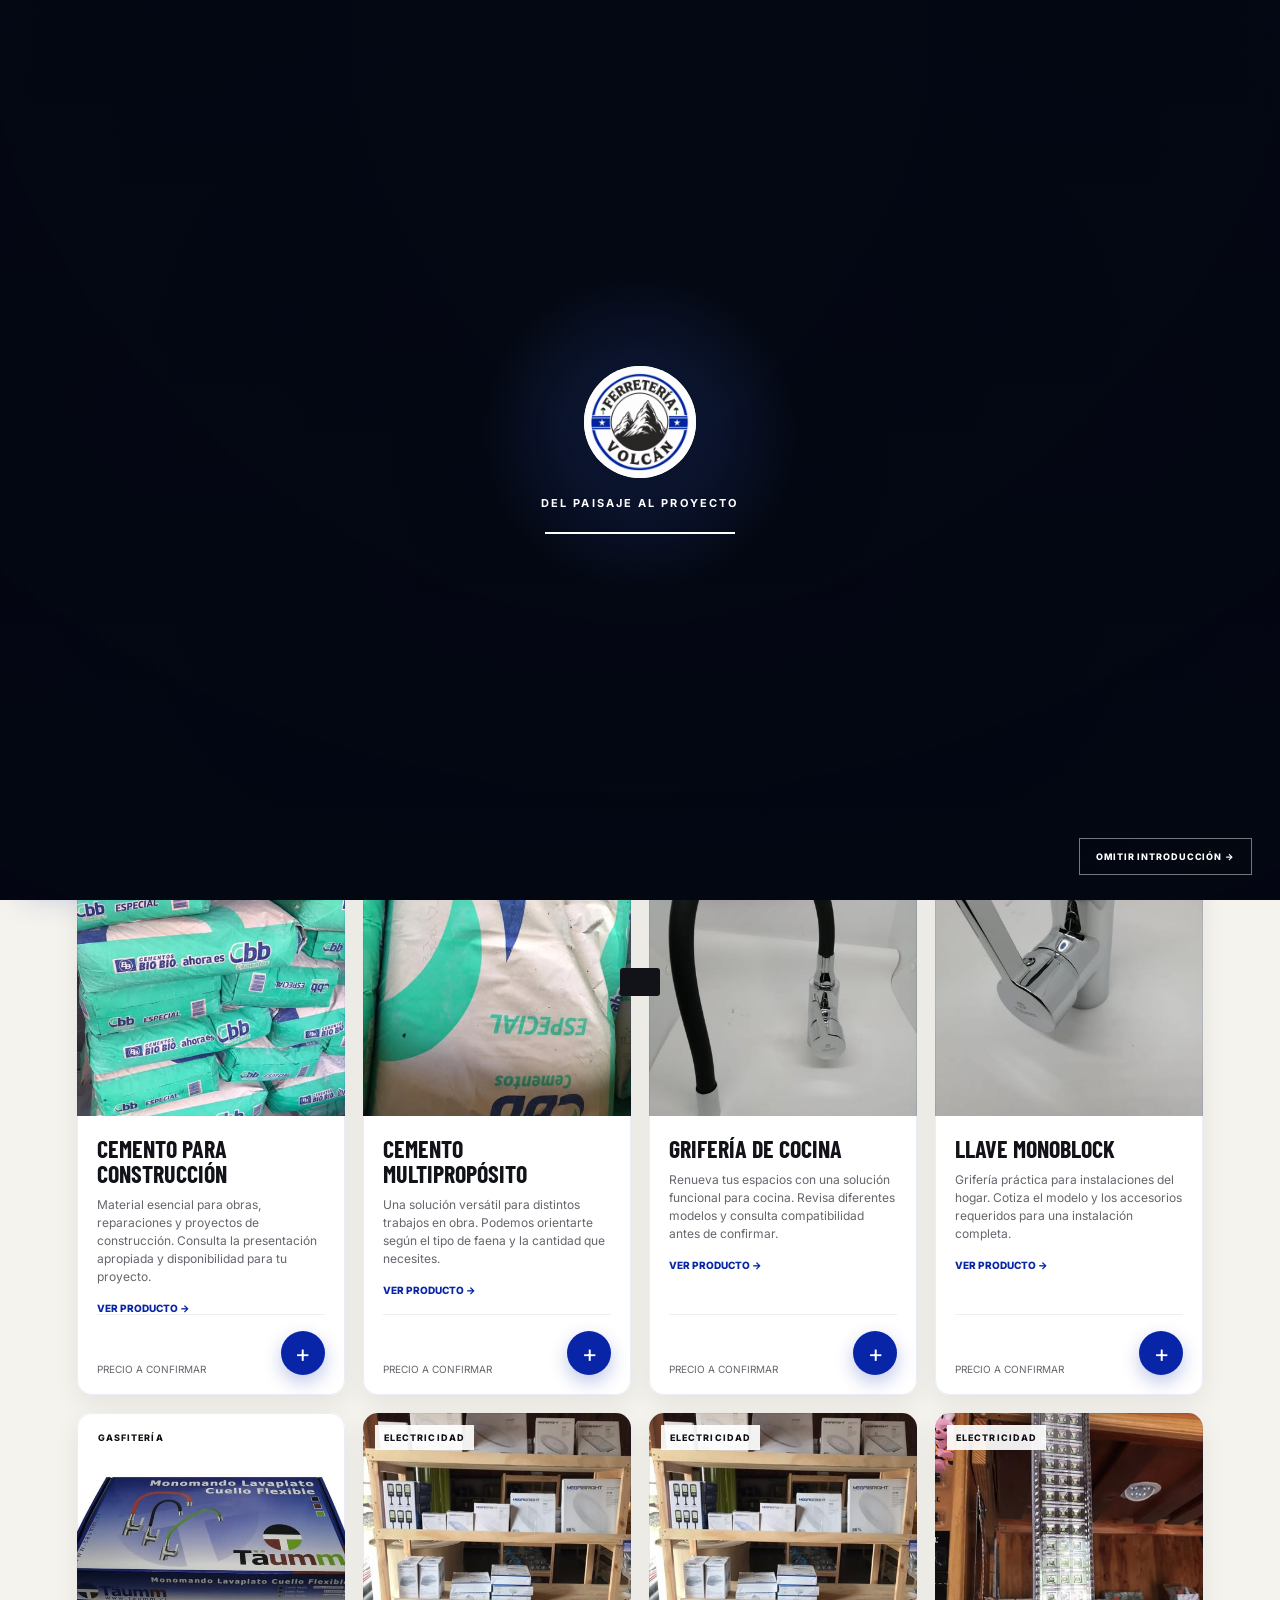
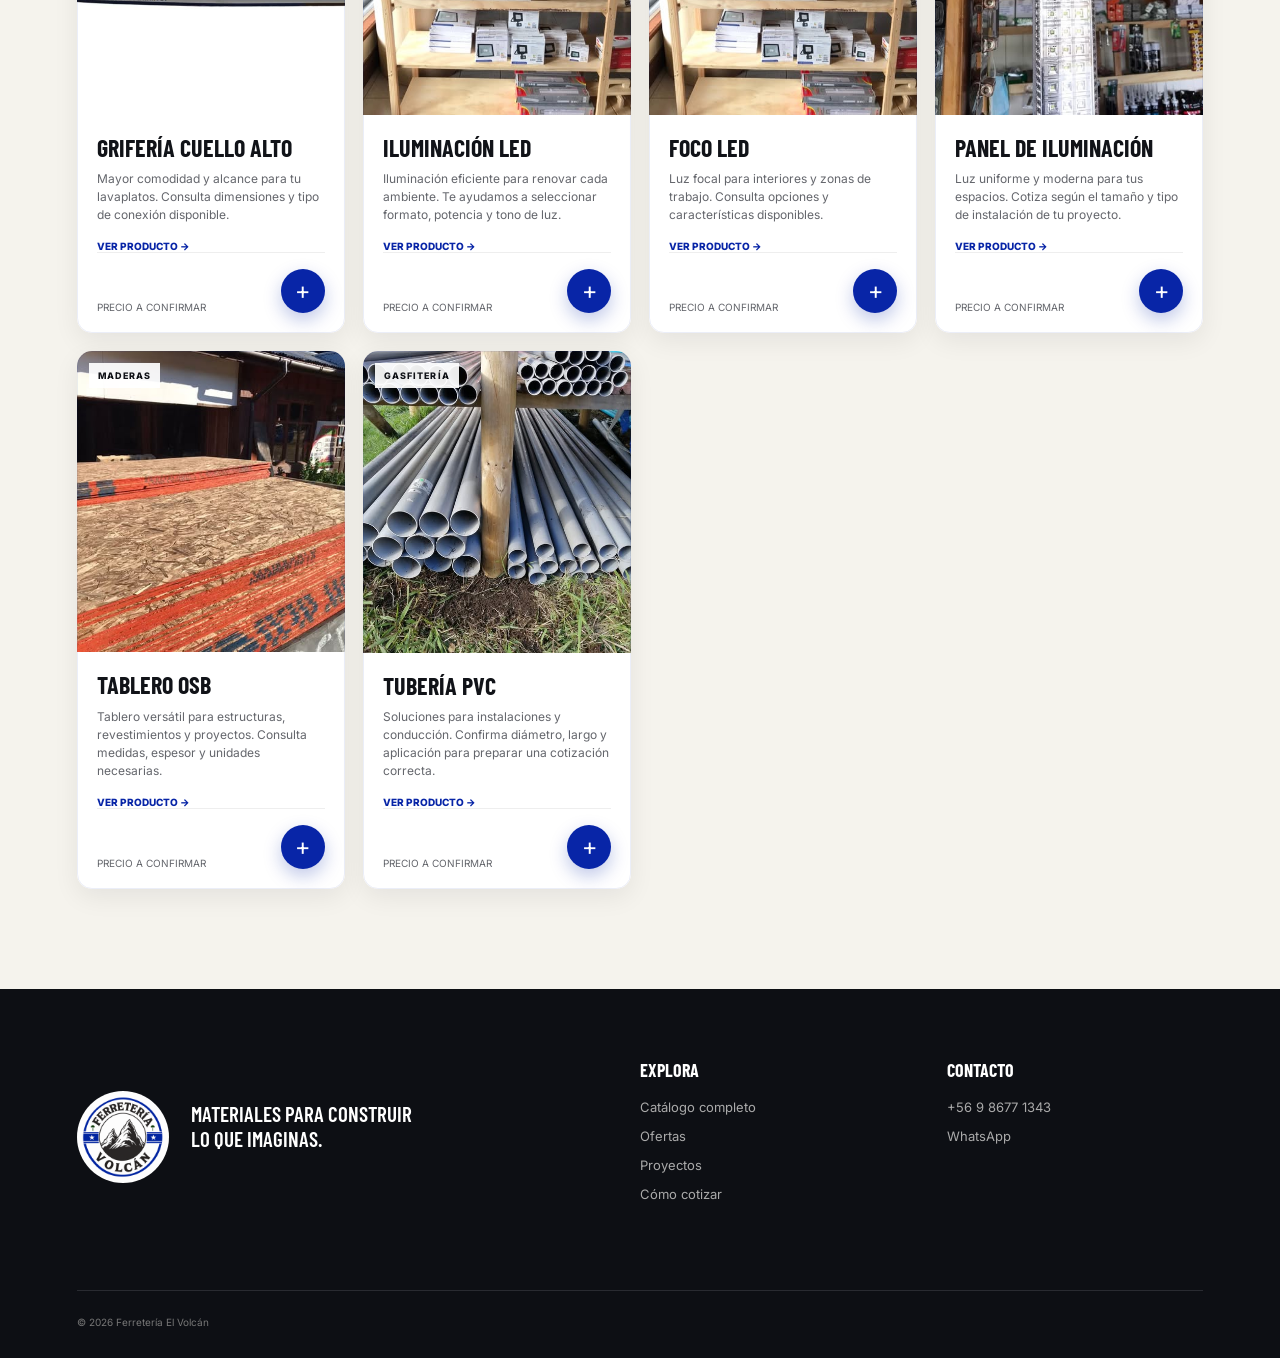
==== catalogo.html @ f845b57e "Crea página independiente del catálogo completo" ====
<!doctype html>
<html lang="es-CL">
<head>
  <meta charset="utf-8">
  <meta name="viewport" content="width=device-width,initial-scale=1">
  <meta name="theme-color" content="#0825a7">
  <meta name="description" content="Explora el catálogo completo de Ferretería El Volcán por categorías y solicita una cotización por WhatsApp.">
  <title>Catálogo completo | Ferretería El Volcán</title>
  <link rel="preconnect" href="https://fonts.googleapis.com">
  <link rel="preconnect" href="https://fonts.gstatic.com" crossorigin>
  <link href="https://fonts.googleapis.com/css2?family=Barlow+Condensed:wght@600;700;800&family=Inter:wght@400;500;600;700&display=swap" rel="stylesheet">
  <link rel="stylesheet" href="styles.css">
  <link rel="stylesheet" href="video.css">
  <script type="application/ld+json">{"@context":"https://schema.org","@type":"HardwareStore","name":"Ferretería El Volcán","telephone":"+56986771343"}</script>
</head>
<body data-page="catalog">
  <div class="visual-admin" id="visual-admin" hidden><div><span class="admin-live-dot"></span><strong id="visual-admin-title">Modo edición</strong><small id="visual-admin-user"></small></div><nav><a href="admin/index.php?section=products">Productos</a><a href="index.html?edit=media">Fotos y videos</a><a href="admin/index.php?section=categories">Categorías</a><a href="admin/logout.php">Salir</a></nav></div>
  <div class="site-loader" id="site-loader" aria-label="Presentación de Ferretería El Volcán">
    <video id="loader-video" autoplay muted playsinline webkit-playsinline preload="auto"><source src="ferreteriaelvolcan/ferreteria-volcan-intro-web.mp4" type="video/mp4"></video>
    <div class="loader-shade"></div>
    <div class="loader-brand"><img src="ferreteriaelvolcan/logotipo-ferreteria-volcan.png" alt="Ferretería El Volcán" width="112" height="112"><p>Del paisaje al proyecto</p><div class="loader-progress" aria-hidden="true"><span></span></div></div>
    <button class="loader-skip" id="loader-skip" type="button">Omitir introducción →</button>
  </div>
  <a class="skip-link" href="#catalogo">Ir al catálogo</a>
  <div class="topbar">Cotiza rápido · Confirmación directa por WhatsApp</div>
  <header class="site-header" id="inicio">
    <a class="brand" href="#inicio" aria-label="Ferretería El Volcán, inicio">
      <img src="ferreteriaelvolcan/logotipo-ferreteria-volcan.png" alt="" width="64" height="64">
      <span>Ferretería<br><strong>El Volcán</strong></span>
    </a>
    <nav aria-label="Navegación principal">
      <a class="catalog-nav" href="#catalogo"><span aria-hidden="true">▦</span> Catálogo completo</a><a class="offers-nav" href="ofertas.html"><span aria-hidden="true">◆</span> Ofertas</a><a href="#proyectos">Proyectos</a><a href="#como-comprar">Cómo cotizar</a>
    </nav>
    <button class="mobile-menu-toggle" type="button" aria-label="Abrir menú" aria-expanded="false">☰</button>
    <button class="cart-button" type="button" data-open-cart aria-label="Abrir mi pedido">
      <span class="cart-icon" aria-hidden="true">🛒</span> Mi pedido <b data-cart-count>0</b>
    </button>
  </header>

  <main class="catalog-page-main">
    <section class="catalog-page-intro">
      <p class="eyebrow dark">Ferretería El Volcán</p>
      <h1>Catálogo<br><em>completo.</em></h1>
      <p>Encuentra los materiales y productos que necesitas para tu próximo proyecto. Filtra por categoría, arma tu pedido y solicita una cotización por WhatsApp.</p>
    </section>
    <section class="catalog-section" id="catalogo">
      <div class="section-heading">
        <div><p class="eyebrow dark">Todos los productos</p><h2>Explora por<br>categoría</h2></div>
        <p>Agrega productos y cantidades. Te confirmaremos disponibilidad, precio y condiciones al recibir tu solicitud.</p>
      </div>
      <div class="catalog-tools">
        <label class="search"><span aria-hidden="true">⌕</span><span class="sr-only">Buscar productos</span><input id="search" type="search" placeholder="Buscar producto o categoría…"></label>
        <div class="filters" role="group" aria-label="Filtrar por categoría">
          <button class="active" data-filter="Todos">Todos</button><button data-filter="Construcción">Construcción</button><button data-filter="Gasfitería">Gasfitería</button><button data-filter="Electricidad">Electricidad</button><button data-filter="Maderas">Maderas</button>
        </div>
      </div>
      <div class="catalog-banner"><div><span>▦</span><strong>Catálogo completo</strong></div><p>Explora todos los productos disponibles y reúne lo que necesitas en una sola cotización.</p></div>
      <p id="result-count" class="result-count" aria-live="polite"></p>
      <div class="product-grid" id="product-grid"></div>
      <div class="empty-state" id="empty-state" hidden><span>⌕</span><h3>No encontramos coincidencias</h3><p>Prueba otro término o revisa todas las categorías.</p><button class="text-button" id="clear-search">Ver todos los productos</button></div>
    </section>
  </main>

  <footer><div class="footer-brand"><img src="ferreteriaelvolcan/logotipo-ferreteria-volcan.png" alt="Ferretería El Volcán" width="92" height="92"><p>Materiales para construir<br>lo que imaginas.</p></div><div><h3>Explora</h3><a href="catalogo.html">Catálogo completo</a><a href="ofertas.html">Ofertas</a><a href="#proyectos">Proyectos</a><a href="#como-comprar">Cómo cotizar</a></div><div><h3>Contacto</h3><a href="tel:+56986771343">+56 9 8677 1343</a><a href="https://wa.me/56986771343" target="_blank" rel="noopener">WhatsApp</a></div><p class="legal">© <span id="year"></span> Ferretería El Volcán</p></footer>

  <div class="drawer-backdrop" data-close-cart></div>
  <aside class="cart-drawer" aria-labelledby="cart-title" aria-hidden="true">
    <header><div><p class="eyebrow dark">Cotización</p><h2 id="cart-title">Mi pedido <span data-cart-count>0</span></h2></div><button class="icon-button" data-close-cart aria-label="Cerrar pedido">×</button></header>
    <div id="cart-items" class="cart-items"></div>
    <div id="cart-empty" class="cart-empty"><span>▰</span><h3>Tu pedido está vacío</h3><p>Agrega productos del catálogo para solicitar una cotización.</p><button class="button dark" data-close-cart>Explorar catálogo</button></div>
    <div class="cart-checkout" id="cart-checkout" hidden>
      <div class="cart-summary"><span>Total de unidades</span><strong id="cart-units">0</strong></div>
      <p class="quote-note">Precios y disponibilidad serán confirmados por Ferretería El Volcán.</p>
      <form id="quote-form"><label>Nombre <input name="name" required autocomplete="name" placeholder="Tu nombre"></label><label>Comuna <input name="commune" required autocomplete="address-level2" placeholder="Tu comuna"></label><label>Comentario <textarea name="note" rows="2" placeholder="Despacho, retiro o detalle del proyecto (opcional)"></textarea></label><button class="button whatsapp" type="submit">Abrir WhatsApp <span>↗</span></button></form>
      <small>Se abrirá WhatsApp con tu solicitud. Debes confirmar el envío en la aplicación; esto no reserva stock ni confirma la compra.</small>
      <button class="clear-cart" id="clear-cart" type="button">Vaciar pedido</button>
    </div>
  </aside>
  <div class="product-modal" id="product-modal" aria-hidden="true">
    <div class="product-modal-backdrop" data-close-product></div>
    <article class="product-detail" role="dialog" aria-modal="true" aria-labelledby="detail-title">
      <button class="detail-close" data-close-product aria-label="Cerrar ficha de producto">×</button>
      <div class="detail-gallery">
        <div class="detail-main"><img id="detail-image" src="" alt="" width="900" height="900"></div>
        <div class="detail-thumbs" id="detail-thumbs" aria-label="Galería del producto"></div>
      </div>
      <div class="detail-content">
        <p class="eyebrow dark" id="detail-category"></p>
        <h2 id="detail-title"></h2>
        <p class="detail-description" id="detail-description"></p>
        <dl class="detail-facts"><div><dt>Disponibilidad</dt><dd>A confirmar</dd></div><div><dt>Precio</dt><dd>Cotizar</dd></div><div><dt>Atención</dt><dd>Por WhatsApp</dd></div></dl>
        <div class="detail-quantity"><span>Cantidad</span><div class="qty large"><button type="button" id="detail-minus" aria-label="Disminuir cantidad">−</button><output id="detail-qty">1</output><button type="button" id="detail-plus" aria-label="Aumentar cantidad">+</button></div></div>
        <button class="button detail-add" id="detail-add" type="button">Agregar a mi pedido <span>+</span></button>
        <p class="detail-note">La disponibilidad, presentación y precio final serán confirmados por Ferretería El Volcán.</p>
      </div>
    </article>
  </div>
  <div class="toast" id="toast" role="status" aria-live="polite"></div>
  <div class="visual-editor" id="visual-editor" aria-hidden="true"><button class="editor-backdrop" data-close-editor aria-label="Cerrar editor"></button><form id="visual-editor-form" class="editor-panel"><header><div><p class="eyebrow dark">Edición directa</p><h2>Editar producto</h2></div><button type="button" class="icon-button" data-close-editor aria-label="Cerrar">×</button></header><input type="hidden" name="csrf"><input type="hidden" name="id"><label>Nombre<input name="name" required></label><label>Categoría<select name="category_id"></select></label><label class="editor-wide">Descripción breve<input name="short_description" maxlength="350"></label><label class="editor-wide">Descripción<textarea name="description" rows="5"></textarea></label><label>Precio<input name="price" type="number" min="0" step="1"></label><label>Stock<input name="stock" type="number" min="0"></label><label class="editor-check"><input name="active" type="checkbox"> Producto publicado</label><div class="editor-actions editor-wide"><a id="editor-images-link" href="admin/index.php?section=products">Gestionar fotografías</a><button class="button detail-add" type="submit">Guardar cambios</button></div></form></div>
  <div class="visual-editor" id="media-editor" aria-hidden="true"><button class="editor-backdrop" data-close-media-editor aria-label="Cerrar editor"></button><form id="media-editor-form" class="editor-panel media-editor-panel"><header><div><p class="eyebrow dark">Edición en la web</p><h2>Cambiar medio</h2></div><button type="button" class="icon-button" data-close-media-editor aria-label="Cerrar">×</button></header><input type="hidden" name="csrf"><input type="hidden" name="slot_key"><div class="editor-wide media-current"><span>Sección</span><strong id="media-editor-label"></strong><video id="media-editor-video" muted playsinline controls hidden></video><img id="media-editor-image" alt="Vista previa actual" hidden></div><label class="editor-wide">Seleccionar desde este dispositivo<input name="media" id="media-editor-file" type="file" accept="image/jpeg,image/png,image/webp,video/mp4,video/webm" required></label><div class="editor-wide media-new-preview-wrap"><span>Vista previa del nuevo archivo</span><img id="media-new-image-preview" alt="Vista previa del nuevo archivo" hidden><video id="media-new-video-preview" controls muted playsinline hidden></video></div><section class="editor-wide media-image-controls" id="media-image-controls" hidden><h3>Encuadre de la fotografía</h3><label>Posición horizontal <input type="range" name="focal_x" id="media-focal-x" min="0" max="100" value="50"></label><label>Posición vertical <input type="range" name="focal_y" id="media-focal-y" min="0" max="100" value="50"></label><p>Desliza para ajustar qué parte de la fotografía queda centrada en la portada.</p></section><section class="editor-wide media-history" id="media-history" hidden><h3>Versiones anteriores</h3><select id="media-history-select"><option value="">Selecciona una versión para restaurar</option></select><button type="button" class="button dark" id="media-restore-button">Restaurar versión seleccionada</button></section><p class="editor-wide media-help" id="media-editor-help">Las fotografías se optimizan automáticamente. Los videos deben estar en MP4 o WebM y se adaptan al espacio de visualización.</p><div class="editor-wide media-upload-progress" id="media-editor-progress" hidden><span>Subiendo archivo…</span><div><i id="media-editor-progress-bar"></i></div></div><div class="editor-actions editor-wide"><button class="button detail-add" type="submit">Guardar y publicar</button></div></form></div>
  <a class="floating-catalog" href="#catalogo"><span aria-hidden="true">▦</span><b>Ver catálogo</b></a>
  <script src="app.js" defer></script>
</body>
</html>
---- styles.css ----
:root{--blue:#0825a7;--blue2:#1538d1;--ink:#111318;--muted:#64666c;--paper:#f5f3ed;--white:#fff;--green:#22a447;--line:#d9d9d5;--display:"Barlow Condensed",sans-serif;--body:"Inter",sans-serif}*{box-sizing:border-box}html{scroll-behavior:smooth}body{margin:0;color:var(--ink);font-family:var(--body);background:var(--paper)}body.cart-open{overflow:hidden}a{color:inherit;text-decoration:none}button,input,textarea{font:inherit}button{cursor:pointer}.skip-link{position:fixed;top:-100px;left:1rem;z-index:100;background:#fff;padding:1rem}.skip-link:focus{top:1rem}.topbar{height:30px;background:var(--blue);color:#fff;text-align:center;text-transform:uppercase;font-size:10px;letter-spacing:.17em;display:grid;place-items:center}.site-header{height:88px;padding:0 clamp(20px,5vw,72px);display:flex;align-items:center;justify-content:space-between;background:#fff;border-bottom:1px solid #eee;position:relative;z-index:20}.brand{display:flex;align-items:center;gap:10px;font-family:var(--display);font-size:17px;line-height:.9;text-transform:uppercase}.brand img{width:62px;height:62px;object-fit:contain}.brand strong{font-size:22px;color:var(--blue)}nav{display:flex;gap:34px;font-size:13px;font-weight:600}nav a:hover{color:var(--blue)}.cart-button{border:0;background:var(--ink);color:#fff;border-radius:99px;padding:12px 17px;font-weight:700;display:flex;align-items:center;gap:9px}.cart-button b{background:var(--blue2);border-radius:50%;min-width:22px;height:22px;display:grid;place-items:center;font-size:11px}.hero{min-height:690px;height:calc(100vh - 118px);max-height:900px;position:relative;display:flex;align-items:center;overflow:hidden;background:#151a24}.hero video{position:absolute;width:100%;height:100%;object-fit:cover}.hero-shade{position:absolute;inset:0;background:linear-gradient(90deg,rgba(4,8,20,.92) 0%,rgba(5,10,24,.64) 48%,rgba(5,8,18,.18) 100%),linear-gradient(0deg,rgba(5,8,18,.35),transparent 55%)}.hero-content{position:relative;color:#fff;width:min(720px,80%);margin-left:clamp(24px,8vw,120px);z-index:1}.eyebrow{text-transform:uppercase;letter-spacing:.18em;font-size:11px;font-weight:700;color:#b9c6ff;margin:0 0 18px}.eyebrow.dark{color:var(--blue)}h1,h2,h3,p{margin-top:0}.hero h1{font-family:var(--display);font-size:clamp(62px,7.7vw,118px);line-height:.76;text-transform:uppercase;letter-spacing:-.035em;margin-bottom:31px}.hero h1 em{font-style:normal;color:#9bb0ff}.hero-content>p:not(.eyebrow){font-size:clamp(16px,1.4vw,20px);max-width:580px;line-height:1.6;color:#e6e7ec}.hero-actions{display:flex;gap:12px;margin-top:34px}.button{min-height:50px;border:0;padding:0 21px;display:inline-flex;align-items:center;justify-content:center;gap:28px;text-transform:uppercase;letter-spacing:.07em;font-size:11px;font-weight:800;border-radius:2px}.button.primary{background:#fff;color:#111}.button.primary:hover{background:#cdd6ff}.button.ghost{border:1px solid rgba(255,255,255,.55);color:#fff}.button.dark{background:var(--ink);color:#fff}.hero-note{position:absolute;right:clamp(20px,5vw,72px);bottom:40px;color:#fff;z-index:1;display:grid;grid-template-columns:auto auto;gap:10px 14px;align-items:center}.hero-note strong{font:700 26px var(--display);color:#9bb0ff}.hero-note span{font-size:10px;text-transform:uppercase;letter-spacing:.1em;line-height:1.4}.category-strip{display:grid;grid-template-columns:repeat(4,1fr);background:#fff;border-bottom:1px solid var(--line)}.category-strip button{border:0;border-right:1px solid var(--line);background:#fff;padding:25px;text-transform:uppercase;font:700 17px var(--display);letter-spacing:.04em}.category-strip button span{color:var(--blue);font-size:24px;margin-right:9px}.category-strip button:hover{background:#eef1ff}.catalog-section{padding:100px clamp(20px,6vw,90px)}.section-heading{display:flex;justify-content:space-between;align-items:end;margin-bottom:52px;gap:40px}.section-heading h2,.project-copy h2,.steps h2{font:800 clamp(48px,6vw,82px)/.9 var(--display);text-transform:uppercase;letter-spacing:-.03em;margin:0}.section-heading>p{max-width:490px;line-height:1.7;color:var(--muted);font-size:14px}.catalog-tools{display:flex;align-items:center;justify-content:space-between;gap:25px;border-top:1px solid var(--line);padding-top:24px}.search{background:#fff;border:1px solid var(--line);display:flex;align-items:center;width:min(100%,390px);padding:0 16px}.search span{font-size:26px}.search input{width:100%;height:50px;border:0;outline:0;padding:0 12px;background:transparent}.filters{display:flex;gap:7px;flex-wrap:wrap}.filters button{border:1px solid var(--line);background:transparent;border-radius:99px;padding:9px 15px;font-size:11px;font-weight:700}.filters button.active,.filters button:hover{background:var(--blue);color:#fff;border-color:var(--blue)}.result-count{font-size:11px;color:var(--muted);text-transform:uppercase;letter-spacing:.14em;margin:28px 0 14px}.product-grid{display:grid;grid-template-columns:repeat(4,1fr);gap:18px}.product-card{background:#fff;min-width:0;position:relative;display:flex;flex-direction:column}.product-image{aspect-ratio:4/4.5;background:#e8e6df;overflow:hidden;position:relative}.product-image img{width:100%;height:100%;object-fit:cover;transition:transform .55s}.product-card:hover img{transform:scale(1.035)}.product-category{position:absolute;left:12px;top:12px;background:rgba(255,255,255,.92);padding:7px 9px;font-size:9px;text-transform:uppercase;letter-spacing:.12em;font-weight:800}.product-info{padding:20px;display:flex;flex-direction:column;flex:1}.product-info h3{font:700 24px/1.05 var(--display);text-transform:uppercase;margin-bottom:10px}.product-info p{font-size:12px;line-height:1.5;color:var(--muted);min-height:36px}.product-bottom{display:flex;justify-content:space-between;align-items:end;margin-top:auto;padding-top:16px;border-top:1px solid #eee}.product-bottom span{font-size:10px;text-transform:uppercase;color:var(--muted)}.add-button{width:44px;height:44px;border:0;border-radius:50%;background:var(--blue);color:#fff;font-size:24px}.add-button:hover{background:var(--ink)}.empty-state{text-align:center;padding:80px 20px}.empty-state>span{font-size:50px;color:var(--blue)}.text-button,.clear-cart{background:none;border:0;text-decoration:underline;font-weight:700}.project-story{display:grid;grid-template-columns:1.15fr .85fr;min-height:650px;background:#fff}.project-media{position:relative;min-height:550px;background:#222}.project-media video{width:100%;height:100%;object-fit:cover;position:absolute}.project-media>span{position:absolute;bottom:22px;left:22px;background:#fff;padding:10px 13px;text-transform:uppercase;font-size:9px;font-weight:800;letter-spacing:.12em}.project-copy{padding:clamp(50px,8vw,120px);display:flex;flex-direction:column;justify-content:center}.project-copy p:not(.eyebrow){color:var(--muted);line-height:1.8;font-size:14px;margin:30px 0}.arrow-link{font-size:12px;font-weight:800;text-transform:uppercase;letter-spacing:.06em;border-bottom:1px solid;padding-bottom:12px;display:flex;justify-content:space-between}.steps{background:var(--blue);color:#fff;padding:100px clamp(20px,7vw,105px);display:grid;grid-template-columns:.8fr 1.2fr;gap:90px}.steps ol{margin:0;padding:0;list-style:none}.steps li{display:grid;grid-template-columns:70px 1fr;gap:20px;padding:28px 0;border-top:1px solid rgba(255,255,255,.25)}.steps li b{font:700 29px var(--display);color:#92a7ff}.steps li span{font-size:13px;color:#ccd3ed}.steps li strong{display:block;font:700 25px var(--display);text-transform:uppercase;color:#fff;margin-bottom:6px}footer{background:#0d0f14;color:#fff;padding:70px clamp(20px,6vw,90px) 30px;display:grid;grid-template-columns:2fr 1fr 1fr;gap:50px;position:relative}footer a{display:block;color:#aaa;font-size:13px;margin:13px 0}footer h3{font:700 18px var(--display);text-transform:uppercase}.footer-brand{display:flex;align-items:center;gap:22px}.footer-brand img{border-radius:50%}.footer-brand p{font:600 21px/1.2 var(--display);text-transform:uppercase}.legal{grid-column:1/-1;border-top:1px solid #292b31;padding-top:25px;margin:25px 0 0;color:#777;font-size:10px}.drawer-backdrop{position:fixed;inset:0;background:rgba(4,6,12,.6);z-index:50;opacity:0;pointer-events:none;transition:.25s}.cart-drawer{position:fixed;z-index:51;top:0;right:0;height:100%;width:min(480px,100%);background:var(--paper);transform:translateX(100%);transition:.32s;display:flex;flex-direction:column;overflow:auto}.cart-open .drawer-backdrop{opacity:1;pointer-events:auto}.cart-open .cart-drawer{transform:none}.cart-drawer>header{display:flex;justify-content:space-between;padding:27px 27px 20px;background:#fff;border-bottom:1px solid var(--line)}.cart-drawer h2{font:800 37px var(--display);text-transform:uppercase;margin:0}.cart-drawer h2 span{color:var(--blue)}.icon-button{width:44px;height:44px;border:1px solid var(--line);border-radius:50%;background:#fff;font-size:28px}.cart-items{padding:0 27px}.cart-item{display:grid;grid-template-columns:70px 1fr auto;gap:13px;padding:18px 0;border-bottom:1px solid var(--line)}.cart-item img{width:70px;height:80px;object-fit:cover}.cart-item h3{font:700 17px var(--display);text-transform:uppercase;margin-bottom:7px}.qty{display:flex;align-items:center;border:1px solid var(--line);width:max-content}.qty button{border:0;background:#fff;width:29px;height:29px}.qty span{width:30px;text-align:center;font-size:12px}.remove{border:0;background:none;font-size:20px;align-self:start;color:#777}.cart-empty{text-align:center;margin:auto;padding:60px 40px}.cart-empty>span{font-size:48px;color:var(--blue)}.cart-empty p{color:var(--muted);font-size:13px;line-height:1.6}.cart-checkout{margin-top:auto;padding:24px 27px;background:#fff;border-top:1px solid var(--line)}.cart-summary{display:flex;justify-content:space-between;font-size:12px;text-transform:uppercase}.cart-summary strong{font-size:20px}.quote-note{font-size:11px;color:var(--muted);background:#f2f2ef;padding:10px;margin:13px 0}#quote-form{display:grid;grid-template-columns:1fr 1fr;gap:10px}#quote-form label{font-size:10px;font-weight:700;text-transform:uppercase}#quote-form input,#quote-form textarea{display:block;width:100%;margin-top:5px;padding:11px;border:1px solid var(--line);background:#fff;font-size:13px;text-transform:none}#quote-form label:nth-child(3),#quote-form button{grid-column:1/-1}.button.whatsapp{background:var(--green);color:#fff;width:100%}.cart-checkout small{display:block;color:#777;font-size:9px;line-height:1.4;margin-top:10px}.clear-cart{display:block;margin:13px auto 0;font-size:10px;color:#777}.toast{position:fixed;left:50%;bottom:24px;z-index:80;transform:translate(-50%,120px);background:var(--ink);color:#fff;padding:14px 20px;border-radius:3px;font-size:12px;transition:.3s}.toast.show{transform:translate(-50%,0)}.sr-only{position:absolute!important;width:1px;height:1px;padding:0;margin:-1px;overflow:hidden;clip:rect(0,0,0,0);white-space:nowrap;border:0}
@media(max-width:900px){nav{display:none}.product-grid{grid-template-columns:repeat(2,1fr)}.category-strip{grid-template-columns:repeat(2,1fr)}.catalog-tools{align-items:stretch;flex-direction:column}.search{width:100%}.project-story{grid-template-columns:1fr}.project-media{min-height:500px}.steps{grid-template-columns:1fr;gap:50px}footer{grid-template-columns:1.5fr 1fr 1fr}}
@media(max-width:600px){.topbar{height:26px}.site-header{height:72px;padding:0 15px}.brand img{width:49px;height:49px}.brand{font-size:14px}.brand strong{font-size:18px}.cart-button{font-size:0;padding:10px}.cart-button b,.cart-button span{font-size:11px}.hero{height:calc(100svh - 98px);min-height:590px}.hero-content{margin-left:22px;width:calc(100% - 44px);padding-bottom:80px}.hero h1{font-size:clamp(54px,18vw,78px);line-height:.8}.hero-actions{flex-direction:column;align-items:stretch}.hero-note{left:22px;right:auto;bottom:20px;display:none}.category-strip button{padding:18px 8px;font-size:14px}.category-strip button span{font-size:18px}.catalog-section{padding:70px 15px}.section-heading{display:block;margin-bottom:35px}.section-heading>p{margin-top:20px}.filters{overflow:auto;flex-wrap:nowrap;padding-bottom:5px}.filters button{white-space:nowrap}.product-grid{gap:9px}.product-info{padding:13px}.product-info h3{font-size:19px}.product-info p{display:none}.product-bottom{padding-top:10px}.product-image{aspect-ratio:1/1.25}.add-button{width:38px;height:38px}.project-media{min-height:420px}.project-copy{padding:60px 22px}.steps{padding:70px 22px}.steps h2{font-size:55px}footer{grid-template-columns:1fr 1fr}.footer-brand{grid-column:1/-1}#quote-form{grid-template-columns:1fr}#quote-form label,#quote-form label:nth-child(3),#quote-form button{grid-column:1}.cart-drawer>header,.cart-items,.cart-checkout{padding-left:18px;padding-right:18px}}
@media(prefers-reduced-motion:reduce){html{scroll-behavior:auto}*,*:before,*:after{transition:none!important;animation:none!important}.hero video{display:none}.hero{background:linear-gradient(120deg,#070d20,#1738bc)}}
html,body{overflow-x:hidden}.product-card{cursor:pointer}.product-card:focus-within{outline:3px solid var(--blue);outline-offset:3px}.product-name-button{padding:0;border:0;background:none;text-align:left;color:inherit;cursor:pointer}.product-name-button:hover h3{color:var(--blue)}.view-detail{font-size:10px;text-transform:uppercase;font-weight:800;color:var(--blue);display:inline-block;margin-top:4px}.project-story{display:block;position:relative;background:#080d1a;color:#fff}.project-copy{min-height:330px;padding:70px clamp(22px,7vw,105px);display:grid;grid-template-columns:1fr .65fr;gap:70px;align-items:end}.project-copy .eyebrow{color:#9bb0ff}.project-copy h2{max-width:820px}.project-copy>p{color:#d1d4dc!important;margin:0!important}.project-copy .arrow-link{grid-column:2;color:#fff}.project-media{position:relative;width:100%;min-height:0;background:#05070b}.project-media video{position:relative;display:block;width:100%;height:auto;max-height:none;object-fit:contain}.product-modal{position:fixed;inset:0;z-index:70;visibility:hidden;opacity:0;transition:.25s}.product-modal.open{visibility:visible;opacity:1}.product-modal-backdrop{position:absolute;inset:0;background:rgba(5,7,13,.78);backdrop-filter:blur(5px)}.product-detail{position:absolute;inset:4vh 4vw;background:var(--paper);display:grid;grid-template-columns:1.12fr .88fr;overflow:auto;box-shadow:0 30px 90px rgba(0,0,0,.35)}.detail-close{position:fixed;right:calc(4vw + 15px);top:calc(4vh + 15px);z-index:3;border:0;background:#fff;width:46px;height:46px;border-radius:50%;font-size:28px;box-shadow:0 5px 20px rgba(0,0,0,.15)}.detail-gallery{background:#e8e6df;padding:35px;display:grid;grid-template-columns:75px 1fr;gap:18px;min-height:650px}.detail-main{min-width:0;display:flex;align-items:center;justify-content:center}.detail-main img{display:block;width:100%;height:100%;max-height:72vh;object-fit:contain}.detail-thumbs{grid-row:1;display:flex;flex-direction:column;gap:10px}.detail-thumb{width:72px;height:84px;padding:0;border:2px solid transparent;background:#fff}.detail-thumb.active{border-color:var(--blue)}.detail-thumb img{width:100%;height:100%;object-fit:cover}.detail-content{padding:clamp(45px,6vw,90px);display:flex;flex-direction:column;justify-content:center}.detail-content h2{font:800 clamp(48px,5vw,78px)/.88 var(--display);text-transform:uppercase;letter-spacing:-.03em;margin-bottom:26px}.detail-description{font-size:15px;line-height:1.75;color:var(--muted)}.detail-facts{margin:25px 0;border-top:1px solid var(--line);border-bottom:1px solid var(--line)}.detail-facts>div{display:flex;justify-content:space-between;padding:13px 0;border-bottom:1px solid var(--line);font-size:11px}.detail-facts>div:last-child{border:0}.detail-facts dt{text-transform:uppercase;color:var(--muted)}.detail-facts dd{margin:0;font-weight:700}.detail-quantity{display:flex;align-items:center;justify-content:space-between;margin-bottom:18px;text-transform:uppercase;font-size:11px;font-weight:700}.qty.large button{width:40px;height:40px}.qty.large output{width:42px;text-align:center}.detail-add{width:100%;background:var(--blue);color:#fff}.detail-note{font-size:10px;color:var(--muted);line-height:1.5;margin-top:13px}.product-modal-open{overflow:hidden}
@media(max-width:900px){.project-copy{grid-template-columns:1fr;gap:25px}.project-copy .arrow-link{grid-column:1}.product-detail{grid-template-columns:1fr;inset:2vh 2vw}.detail-close{right:calc(2vw + 10px);top:calc(2vh + 10px)}.detail-gallery{min-height:480px}.detail-content{padding:50px 30px}}
@media(max-width:600px){.project-copy{padding:55px 22px}.project-copy h2{font-size:52px}.project-media video{width:100%;height:auto}.product-detail{display:block}.detail-gallery{min-height:390px;padding:18px;grid-template-columns:1fr;grid-template-rows:1fr auto}.detail-thumbs{grid-row:2;flex-direction:row;overflow:auto}.detail-main{height:310px}.detail-thumb{width:62px;height:62px;flex:0 0 auto}.detail-content{padding:40px 20px}.detail-content h2{font-size:49px}.detail-close{width:42px;height:42px}}
.site-loader{position:fixed;inset:0;z-index:999;background:#050914;color:#fff;display:grid;place-items:center;overflow:hidden;transition:opacity .7s,visibility .7s}.site-loader.hidden{opacity:0;visibility:hidden;pointer-events:none}.site-loader video{position:absolute;inset:0;width:100%;height:100%;object-fit:cover}.loader-shade{position:absolute;inset:0;background:linear-gradient(180deg,rgba(3,7,18,.25),rgba(3,7,18,.66)),radial-gradient(circle,transparent 10%,rgba(3,7,18,.4) 100%)}.loader-brand{position:relative;text-align:center;text-transform:uppercase;letter-spacing:.19em;font-size:11px;font-weight:700}.loader-brand img{display:block;width:112px;height:112px;object-fit:contain;border-radius:50%;margin:0 auto 18px;background:#fff;box-shadow:0 12px 50px rgba(0,0,0,.3)}.loader-progress{width:190px;height:2px;margin:22px auto 0;background:rgba(255,255,255,.28);overflow:hidden}.loader-progress span{display:block;width:100%;height:100%;background:#fff;transform-origin:left;animation:loader-progress 4.8s linear forwards}.loader-skip{position:absolute;right:28px;bottom:25px;border:1px solid rgba(255,255,255,.45);background:rgba(4,8,18,.25);backdrop-filter:blur(5px);color:#fff;padding:12px 16px;text-transform:uppercase;font-size:9px;font-weight:800;letter-spacing:.1em}.loader-skip:hover{background:#fff;color:#111}@keyframes loader-progress{from{transform:scaleX(0)}to{transform:scaleX(1)}}@media(max-width:600px){.loader-brand img{width:92px;height:92px}.loader-skip{right:50%;transform:translateX(50%);bottom:22px;white-space:nowrap}}@media(prefers-reduced-motion:reduce){.site-loader video{display:none}.loader-progress span{animation:none}}

/* Editor visual de medios: controles exclusivos del modo administrador */
.site-media-edit-button{display:none;position:absolute;z-index:12;top:18px;right:18px;border:1px solid rgba(255,255,255,.75);border-radius:4px;background:rgba(8,37,167,.94);color:#fff;padding:12px 16px;font-size:11px;font-weight:800;letter-spacing:.06em;text-transform:uppercase;box-shadow:0 5px 18px rgba(0,0,0,.25)}body.media-editing .site-media-edit-button{display:block}body.media-editing #site-loader .site-media-edit-button{top:18px;right:18px}.media-new-preview-wrap{display:grid;gap:9px}.media-new-preview-wrap span,.media-upload-progress>span{font-size:11px;font-weight:800;text-transform:uppercase;color:var(--muted)}#media-new-image-preview,#media-new-video-preview{width:100%;max-height:320px;min-height:100px;object-fit:contain;background:#10131a;border-radius:4px}.media-upload-progress{display:grid;gap:8px}.media-upload-progress>div{height:7px;background:#e5e6eb;border-radius:10px;overflow:hidden}.media-upload-progress i{display:block;width:0;height:100%;background:var(--blue);transition:width .15s}.media-current video,.media-current img{max-height:260px;width:100%;object-fit:contain;background:#10131a}body.media-editing .hero,body.media-editing .project-media,body.media-editing .site-loader{outline:2px dashed rgba(155,176,255,.75);outline-offset:-5px}

.media-image-controls,.media-history{border:1px solid var(--line);padding:16px;background:#f7f8fc;display:grid;gap:12px}.media-image-controls h3,.media-history h3{font:700 21px var(--display);text-transform:uppercase;margin:0}.media-image-controls label{display:grid;gap:7px;font-size:11px;font-weight:700;text-transform:uppercase}.media-image-controls input[type=range]{width:100%;accent-color:var(--blue)}.media-image-controls p{font-size:11px;color:var(--muted);margin:0;line-height:1.5}.media-history select{width:100%;padding:12px;border:1px solid var(--line);background:#fff}.media-history .button{width:100%;border:0}
---- video.css ----
.project-media {
  width: calc(100% - clamp(32px, 8vw, 140px));
  margin: 0 auto clamp(32px, 6vw, 90px);
  overflow: hidden;
  border-radius: 14px;
  box-shadow: 0 25px 70px rgba(0, 0, 0, .32);
}

.project-media .video-toggle {
  position: absolute;
  right: 22px;
  bottom: 22px;
  z-index: 2;
  border: 1px solid rgba(255, 255, 255, .55);
  background: rgba(5, 8, 18, .58);
  backdrop-filter: blur(6px);
  color: #fff;
  padding: 11px 15px;
  text-transform: uppercase;
  font-size: 9px;
  font-weight: 800;
  letter-spacing: .1em;
}

@media (max-width: 600px) {
  .project-media {
    width: calc(100% - 24px);
    margin-bottom: 42px;
    border-radius: 9px;
  }
}

.mobile-menu-toggle { display: none; }

@media (max-width: 900px) {
  .mobile-menu-toggle {
    display: grid;
    place-items: center;
    width: 44px;
    height: 44px;
    margin-left: auto;
    border: 1px solid #d9d9d5;
    border-radius: 50%;
    background: #fff;
    color: #111318;
    font-size: 21px;
    z-index: 31;
  }

  .site-header nav {
    position: absolute;
    left: 14px;
    right: 14px;
    top: calc(100% + 8px);
    display: flex;
    flex-direction: column;
    gap: 0;
    padding: 10px;
    border-radius: 12px;
    background: #fff;
    box-shadow: 0 18px 50px rgba(5,8,18,.2);
    opacity: 0;
    visibility: hidden;
    transform: translateY(-8px);
    transition: .22s;
  }

  .site-header nav a {
    padding: 14px 12px;
    border-bottom: 1px solid #ecece8;
  }

  .site-header nav a:last-child { border-bottom: 0; }
  .site-header.menu-open nav { opacity: 1; visibility: visible; transform: none; }
}

@media (max-width: 600px) {
  .mobile-menu-toggle { margin-right: 0; }
}

.visual-admin{position:fixed;left:18px;right:18px;top:14px;z-index:850;min-height:52px;padding:9px 12px 9px 16px;display:flex;align-items:center;justify-content:space-between;gap:20px;border:1px solid rgba(255,255,255,.2);border-radius:12px;background:rgba(11,14,23,.94);box-shadow:0 14px 45px rgba(0,0,0,.28);backdrop-filter:blur(12px);color:#fff}.visual-admin[hidden]{display:none}.visual-admin>div{display:flex;align-items:center;gap:9px}.visual-admin small{color:#aeb2c0}.admin-live-dot{width:9px;height:9px;border-radius:50%;background:#4fe278;box-shadow:0 0 0 5px rgba(79,226,120,.13)}.visual-admin nav{display:flex;gap:5px}.visual-admin nav a{padding:9px 11px;border-radius:7px;color:#d9dce4;font-size:10px;text-transform:uppercase;font-weight:700}.visual-admin nav a:hover{background:#253a9d;color:#fff}.admin-editing .site-header{margin-top:0}.visual-edit-button{position:absolute;z-index:6;right:12px;top:12px;border:0;border-radius:99px;padding:9px 12px;background:#111318;color:#fff;font-size:10px;font-weight:800;box-shadow:0 6px 18px rgba(0,0,0,.25)}.visual-edit-button:hover{background:#0825a7}.visual-editor{position:fixed;inset:0;z-index:900;visibility:hidden;opacity:0;transition:.2s}.visual-editor.open{visibility:visible;opacity:1}.editor-backdrop{position:absolute;inset:0;width:100%;border:0;background:rgba(3,5,12,.75);backdrop-filter:blur(5px)}.editor-panel{position:absolute;right:0;top:0;width:min(620px,100%);height:100%;overflow:auto;padding:30px;background:#f5f3ed;display:grid;grid-template-columns:1fr 1fr;align-content:start;gap:16px;transform:translateX(100%);transition:.3s}.visual-editor.open .editor-panel{transform:none}.editor-panel header{grid-column:1/-1;display:flex;justify-content:space-between;align-items:start;border-bottom:1px solid #d9d9d5;margin-bottom:10px;padding-bottom:18px}.editor-panel h2{font:800 42px/1 var(--display);text-transform:uppercase;margin:0}.editor-panel label{font-size:10px;text-transform:uppercase;font-weight:800}.editor-panel input,.editor-panel select,.editor-panel textarea{display:block;width:100%;margin-top:6px;padding:12px;border:1px solid #d9d9d5;background:#fff}.editor-wide{grid-column:1/-1}.editor-check{grid-column:1/-1;display:flex;align-items:center;gap:8px}.editor-check input{width:auto;margin:0}.editor-actions{display:flex;align-items:center;justify-content:space-between;gap:15px}.editor-actions>a{font-size:11px;font-weight:800;text-transform:uppercase;color:#0825a7}.editor-actions .button{width:auto}.admin-editing .floating-catalog{bottom:86px}@media(max-width:700px){.visual-admin{left:8px;right:8px;top:8px;align-items:flex-start}.visual-admin nav{display:grid;grid-template-columns:1fr 1fr}.visual-admin nav a{padding:6px;font-size:8px}.visual-admin small{display:none}.editor-panel{grid-template-columns:1fr;padding:22px 16px}.editor-panel header,.editor-wide,.editor-check{grid-column:1}.editor-actions{align-items:stretch;flex-direction:column}.editor-actions .button{width:100%}}
.media-editing .hero,.media-editing .project-media{outline:3px dashed #8fa4ff;outline-offset:-3px}.site-media-edit-button{position:absolute;z-index:12;right:18px;top:18px;border:1px solid rgba(255,255,255,.5);border-radius:999px;padding:11px 15px;background:#0825a7;color:#fff;font:800 11px var(--body);text-transform:uppercase;box-shadow:0 8px 30px rgba(0,0,0,.3)}.project-media .site-media-edit-button{top:20px}.admin-media-shortcut{border:1px solid #5269d2;border-radius:7px;padding:8px 10px;background:#17265f;color:#fff;font-size:9px;font-weight:800;text-transform:uppercase}.media-current{display:grid;gap:10px}.media-current>span,.media-help{font-size:10px;text-transform:uppercase;font-weight:800;color:#696b73}.media-current strong{font:800 28px/1 var(--display);text-transform:uppercase}.media-current video,.media-current img{width:100%;max-height:340px;object-fit:contain;background:#080b14}.media-editor-panel input[type=file]{padding:18px;border:2px dashed #aeb2bd}.media-help{line-height:1.6;text-transform:none;font-weight:600}@media(max-width:700px){.site-media-edit-button{right:10px;top:10px;padding:9px 11px;font-size:9px}.admin-media-shortcut{padding:6px;font-size:8px}}

.catalog-nav {
  color: #0825a7;
  font-weight: 800;
}

.catalog-nav span {
  margin-right: 5px;
}

.offers-nav { color: #d7471d; font-weight: 800; }
.offers-nav span { margin-right: 4px; }

.catalog-banner {
  display: flex;
  align-items: center;
  justify-content: space-between;
  gap: 24px;
  margin-top: 28px;
  padding: 18px 22px;
  background: #0825a7;
  color: #fff;
}

.catalog-banner div {
  display: flex;
  align-items: center;
  gap: 12px;
  text-transform: uppercase;
  font: 700 19px "Barlow Condensed", sans-serif;
}

.catalog-banner div span {
  font-size: 25px;
}

.catalog-banner p {
  margin: 0;
  color: #dbe1ff;
  font-size: 12px;
}

.floating-catalog {
  position: fixed;
  left: 20px;
  bottom: 20px;
  z-index: 40;
  display: flex;
  align-items: center;
  gap: 9px;
  padding: 13px 17px;
  border: 1px solid rgba(255,255,255,.25);
  border-radius: 99px;
  background: #0825a7;
  color: #fff;
  box-shadow: 0 12px 35px rgba(8,37,167,.28);
  text-transform: uppercase;
  font-size: 10px;
  letter-spacing: .06em;
}

.floating-catalog:hover {
  background: #111318;
  transform: translateY(-2px);
}

/* El texto acompaña el video principal sin cubrir su protagonista. */
.hero-content {
  width: min(560px, 44vw);
  margin-left: clamp(24px, 6vw, 92px);
  padding: 30px 0;
  transform: translateY(-70px);
}

.hero h1 {
  max-width: 540px;
  font-size: clamp(58px, 6.2vw, 92px);
  line-height: .82;
  margin-bottom: 24px;
}

.hero-content > p:not(.eyebrow) {
  max-width: 470px;
  font-size: clamp(14px, 1.2vw, 18px);
}

.hero-shade {
  background: linear-gradient(90deg, rgba(4,8,20,.84) 0%, rgba(5,10,24,.48) 37%, rgba(5,8,18,.05) 68%), linear-gradient(0deg, rgba(5,8,18,.28), transparent 55%);
}

@media (max-width: 600px) {
  .catalog-banner { align-items: flex-start; flex-direction: column; }
  .floating-catalog { left: 12px; bottom: 12px; }
  .hero-content { width: calc(100% - 44px); margin-left: 22px; padding-bottom: 55px; transform: translateY(-34px); }
  .hero h1 { font-size: clamp(52px, 16vw, 70px); }
  .hero-shade { background: linear-gradient(90deg,rgba(4,8,20,.82),rgba(5,10,24,.3)),linear-gradient(0deg,rgba(5,8,18,.5),transparent 65%); }
}

.project-media .video-toggle:hover {
  background: #fff;
  color: #111;
}

/* Tratamiento cinematográfico para la introducción. */
.site-loader video {
  transform: scale(1.04);
  filter: saturate(1.08) contrast(1.06);
  animation: loader-cinematic 5.2s ease-out forwards;
}

.site-loader::before {
  content: "";
  position: absolute;
  inset: -30%;
  z-index: 1;
  pointer-events: none;
  background: linear-gradient(110deg, transparent 35%, rgba(145,174,255,.06) 44%, rgba(255,255,255,.32) 50%, rgba(145,174,255,.07) 56%, transparent 65%);
  transform: translateX(-70%) rotate(-4deg);
  animation: loader-light-sweep 3.8s .35s cubic-bezier(.2,.7,.25,1) forwards;
}

.site-loader::after {
  content: "";
  position: absolute;
  inset: 0;
  z-index: 1;
  pointer-events: none;
  background: radial-gradient(circle at 50% 48%, rgba(70,111,255,.22), transparent 20%);
  mix-blend-mode: screen;
  animation: loader-flare 2.2s ease-in-out infinite alternate;
}

.loader-shade { z-index: 1; }
.loader-brand, .loader-skip { z-index: 3; }

.loader-brand {
  animation: loader-brand-in 1.1s cubic-bezier(.18,.8,.2,1) both;
}

.loader-brand img {
  animation: loader-logo-glow 1.8s ease-in-out infinite alternate;
}

@keyframes loader-cinematic {
  from { transform: scale(1.04); }
  to { transform: scale(1.12); }
}

@keyframes loader-light-sweep {
  0% { transform: translateX(-70%) rotate(-4deg); opacity: 0; }
  18% { opacity: 1; }
  100% { transform: translateX(70%) rotate(-4deg); opacity: 0; }
}

@keyframes loader-flare {
  from { opacity: .35; transform: scale(.9); }
  to { opacity: .9; transform: scale(1.18); }
}

@keyframes loader-brand-in {
  from { opacity: 0; transform: translateY(24px) scale(.94); }
  to { opacity: 1; transform: translateY(0) scale(1); }
}

@keyframes loader-logo-glow {
  from { box-shadow: 0 12px 45px rgba(0,0,0,.35), 0 0 0 rgba(106,139,255,0); }
  to { box-shadow: 0 15px 60px rgba(0,0,0,.4), 0 0 38px rgba(106,139,255,.7); }
}

@media (prefers-reduced-motion: reduce) {
  .site-loader video,
  .site-loader::before,
  .site-loader::after,
  .loader-brand,
  .loader-brand img { animation: none; }
  .site-loader video { display: block !important; }
}

/* Tarjetas de catálogo con mayor profundidad y una silueta menos rígida. */
.product-card {
  border-radius: 15px;
  overflow: hidden;
  box-shadow: 0 8px 26px rgba(13, 17, 31, .07);
  transition: transform .3s ease, box-shadow .3s ease;
}

.product-card::after {
  content: "";
  position: absolute;
  inset: 0;
  border: 1px solid rgba(8, 37, 167, .08);
  border-radius: inherit;
  pointer-events: none;
}

.product-card:hover {
  transform: translateY(-7px);
  box-shadow: 0 20px 42px rgba(13, 17, 31, .15);
}

.product-card:nth-child(4n + 2) .product-image,
.product-card:nth-child(4n + 3) .product-image {
  background: #e8ecfa;
}

.add-button {
  box-shadow: 0 7px 18px rgba(8, 37, 167, .26);
  transition: transform .25s ease, background .25s ease;
}

.add-button:hover { transform: rotate(90deg) scale(1.06); }

@media (min-width: 601px) and (max-width: 1100px) {
  .site-header { padding-inline: 24px; }
  .site-header nav { gap: 18px; }
  .product-grid { grid-template-columns: repeat(3, 1fr); }
  .hero-content { width: min(520px, 55vw); }
  .photo-grid { grid-template-columns: repeat(2, 1fr); }
}

@media (max-width: 600px) {
  .site-header .cart-button[data-open-cart] {
    position: fixed;
    right: 12px;
    bottom: 12px;
    z-index: 48;
    width: 58px;
    height: 58px;
    padding: 0;
    display: grid;
    place-items: center;
    border: 2px solid rgba(255,255,255,.75);
    border-radius: 50%;
    box-shadow: 0 12px 30px rgba(0,0,0,.3);
  }

  .site-header .cart-button[data-open-cart] .cart-icon {
    font-size: 21px;
    grid-area: 1/1;
  }

  .site-header .cart-button[data-open-cart] b {
    position: absolute;
    right: -2px;
    top: -4px;
    min-width: 22px;
    border: 2px solid #fff;
  }

  .product-grid { gap: 13px; }
  .product-card { border-radius: 13px; box-shadow: 0 10px 28px rgba(13,17,31,.11); }
  .product-card:nth-child(even) { transform: translateY(12px); }
  .product-card:nth-child(even):hover { transform: translateY(5px); }
  .product-image { aspect-ratio: 1 / 1.35; }
  .product-category { border-radius: 99px; }
  .product-info { min-height: 150px; }
  .product-bottom span { max-width: 70px; line-height: 1.3; }
  .loader-brand { transform: scale(.9); }
}
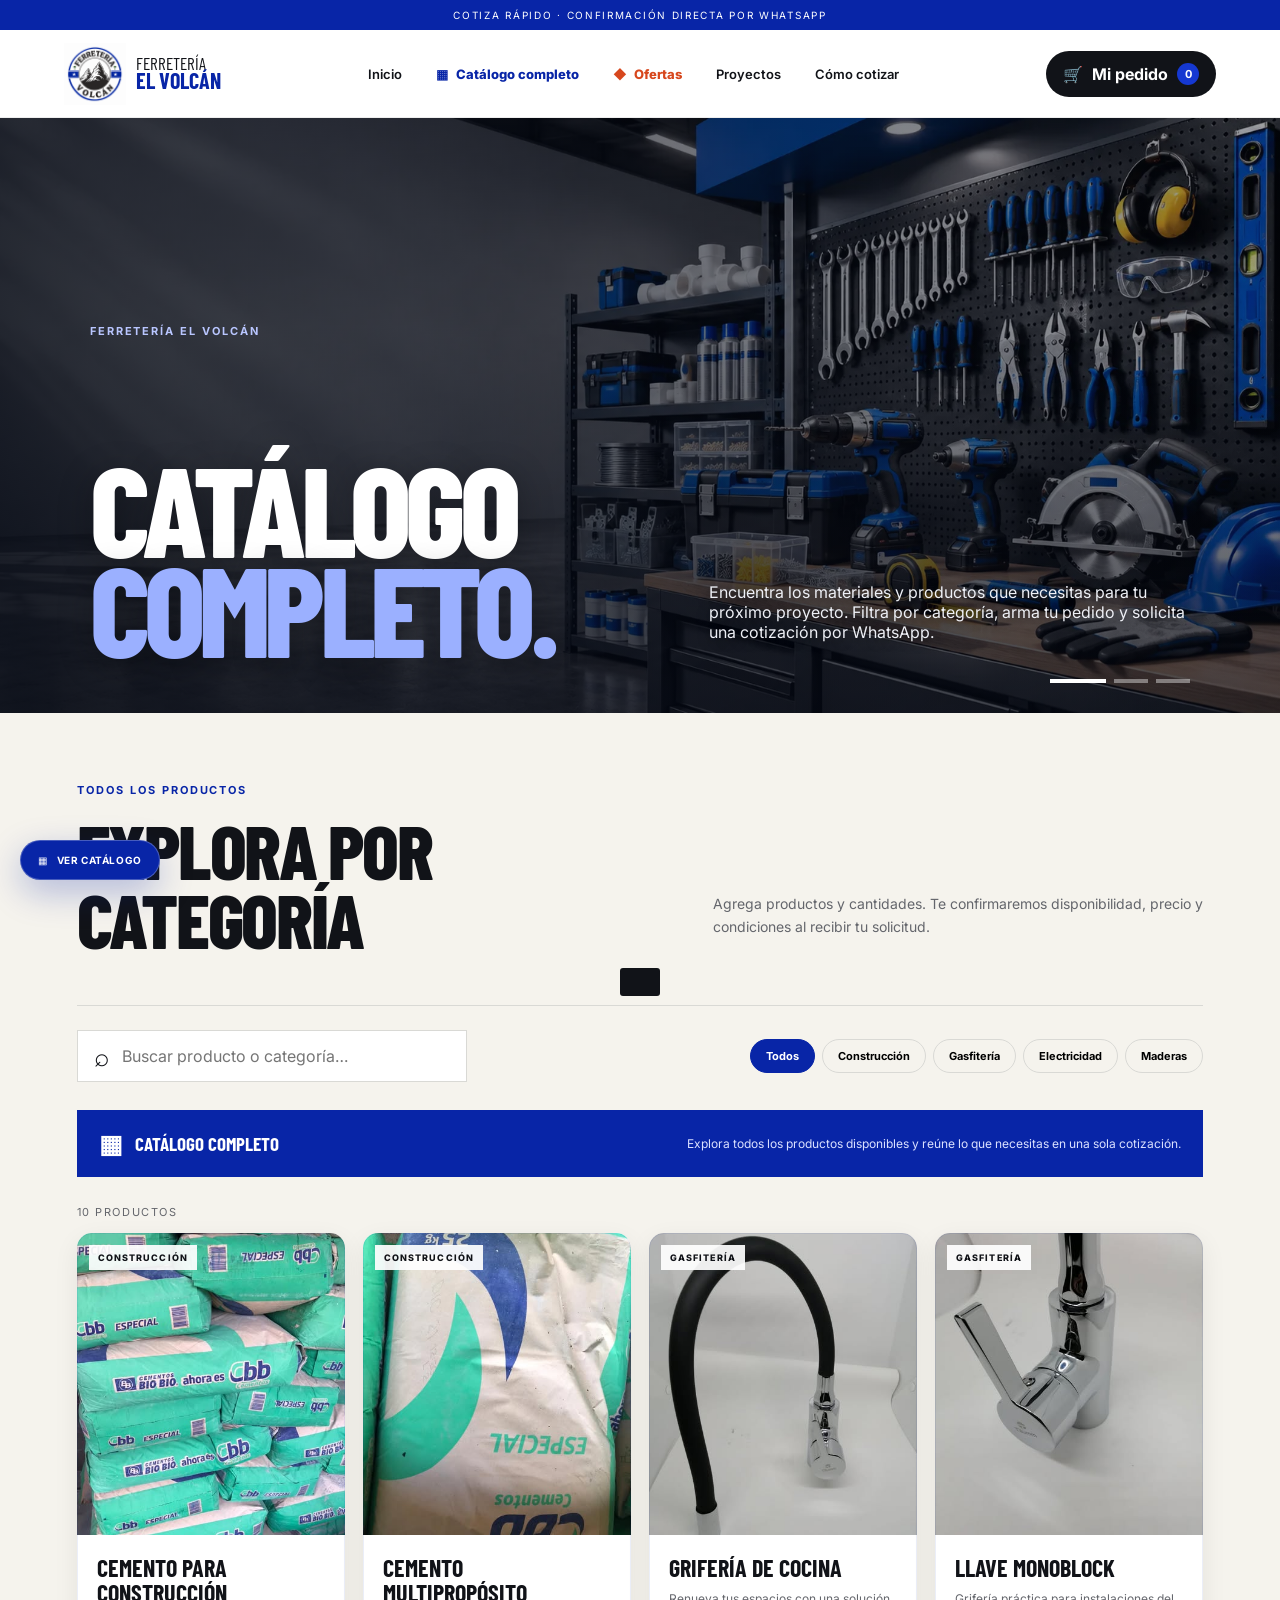
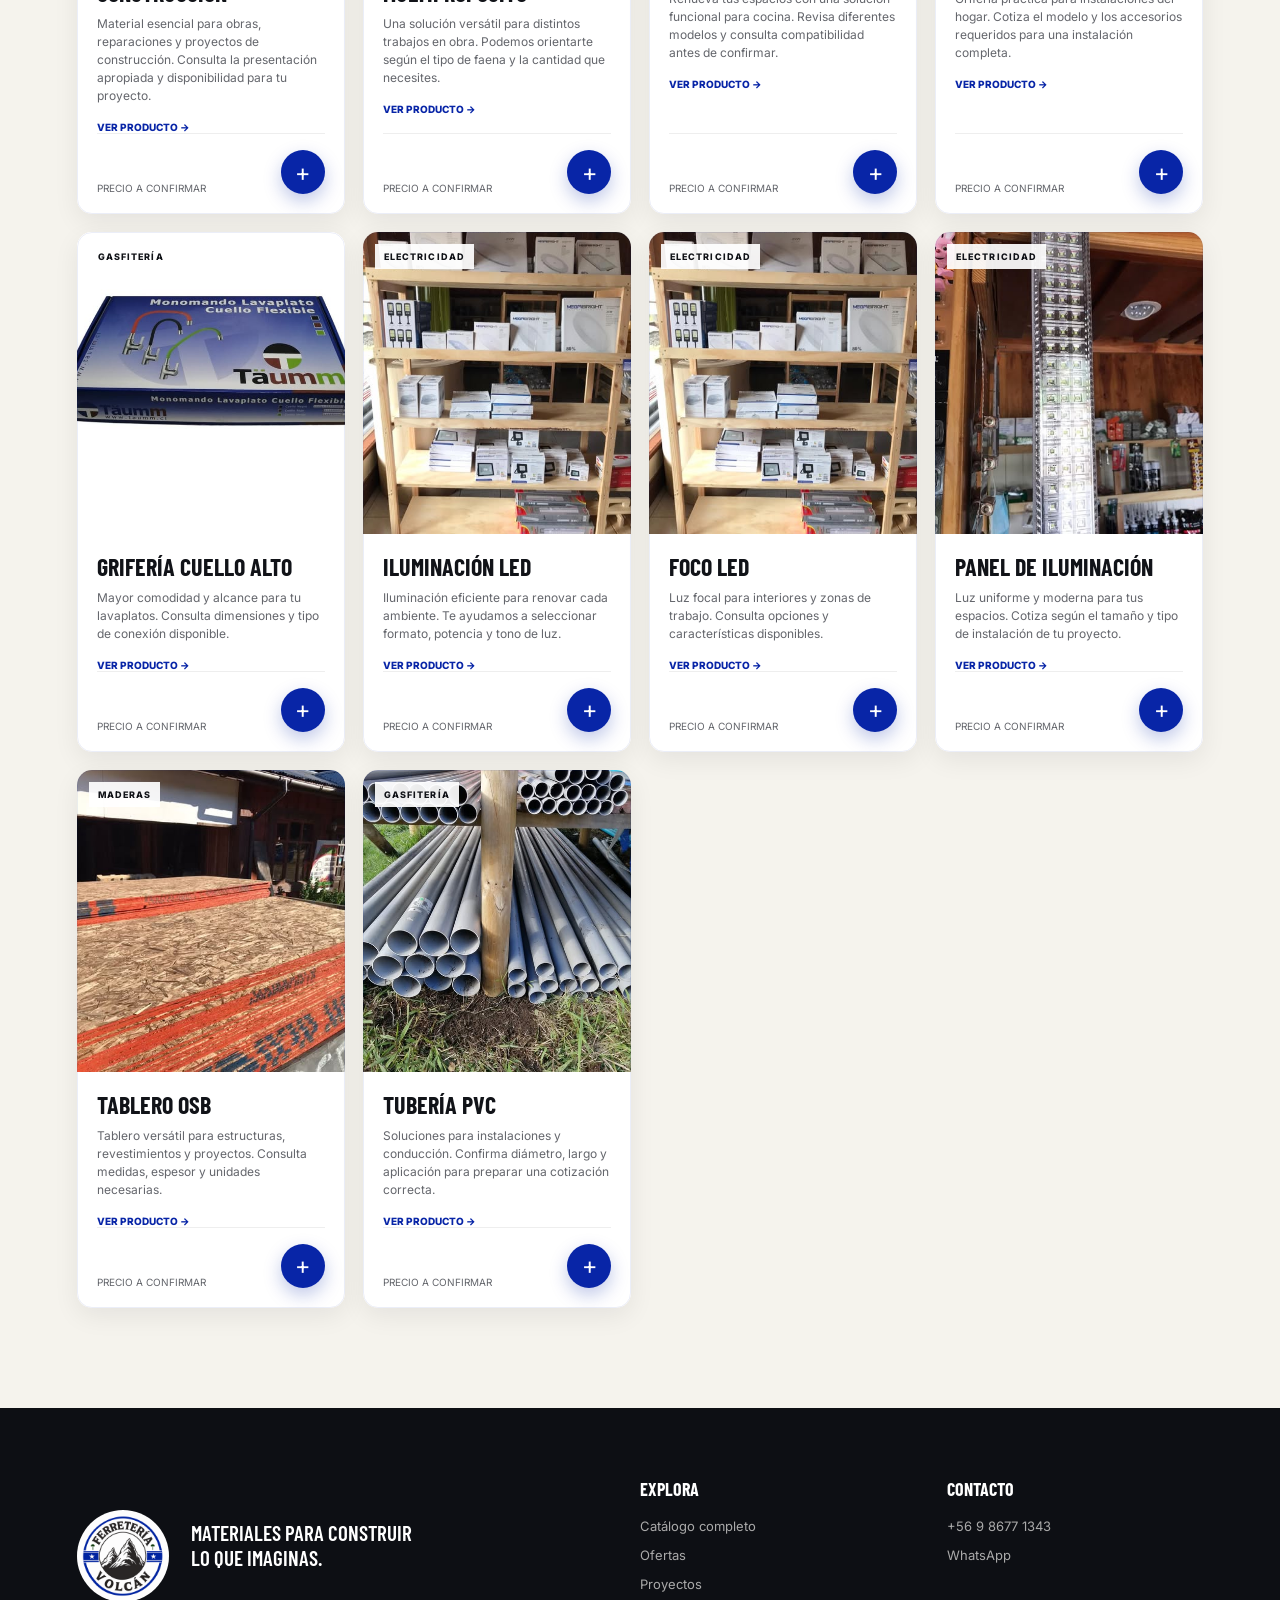
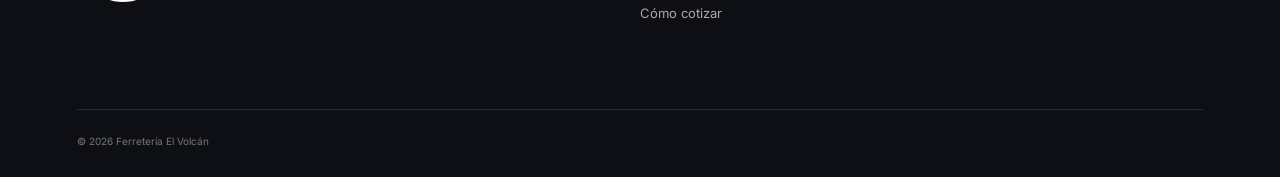
==== commit 3a41ee5c: "feat: mejora catalogo, ofertas y administracion" ====
--- a/catalogo.html
+++ b/catalogo.html
@@ -15,21 +15,15 @@
 </head>
 <body data-page="catalog">
   <div class="visual-admin" id="visual-admin" hidden><div><span class="admin-live-dot"></span><strong id="visual-admin-title">Modo edición</strong><small id="visual-admin-user"></small></div><nav><a href="admin/index.php?section=products">Productos</a><a href="index.html?edit=media">Fotos y videos</a><a href="admin/index.php?section=categories">Categorías</a><a href="admin/logout.php">Salir</a></nav></div>
-  <div class="site-loader" id="site-loader" aria-label="Presentación de Ferretería El Volcán">
-    <video id="loader-video" autoplay muted playsinline webkit-playsinline preload="auto"><source src="ferreteriaelvolcan/ferreteria-volcan-intro-web.mp4" type="video/mp4"></video>
-    <div class="loader-shade"></div>
-    <div class="loader-brand"><img src="ferreteriaelvolcan/logotipo-ferreteria-volcan.png" alt="Ferretería El Volcán" width="112" height="112"><p>Del paisaje al proyecto</p><div class="loader-progress" aria-hidden="true"><span></span></div></div>
-    <button class="loader-skip" id="loader-skip" type="button">Omitir introducción →</button>
-  </div>
   <a class="skip-link" href="#catalogo">Ir al catálogo</a>
   <div class="topbar">Cotiza rápido · Confirmación directa por WhatsApp</div>
   <header class="site-header" id="inicio">
-    <a class="brand" href="#inicio" aria-label="Ferretería El Volcán, inicio">
+    <a class="brand" href="index.html" aria-label="Ferretería El Volcán, inicio">
       <img src="ferreteriaelvolcan/logotipo-ferreteria-volcan.png" alt="" width="64" height="64">
       <span>Ferretería<br><strong>El Volcán</strong></span>
     </a>
     <nav aria-label="Navegación principal">
-      <a class="catalog-nav" href="#catalogo"><span aria-hidden="true">▦</span> Catálogo completo</a><a class="offers-nav" href="ofertas.html"><span aria-hidden="true">◆</span> Ofertas</a><a href="#proyectos">Proyectos</a><a href="#como-comprar">Cómo cotizar</a>
+      <a href="index.html">Inicio</a><a class="catalog-nav active" href="catalogo.html"><span aria-hidden="true">▦</span> Catálogo completo</a><a class="offers-nav" href="ofertas.html"><span aria-hidden="true">◆</span> Ofertas</a><a href="index.html#proyectos">Proyectos</a><a href="index.html#como-comprar">Cómo cotizar</a>
     </nav>
     <button class="mobile-menu-toggle" type="button" aria-label="Abrir menú" aria-expanded="false">☰</button>
     <button class="cart-button" type="button" data-open-cart aria-label="Abrir mi pedido">
@@ -39,9 +33,15 @@
 
   <main class="catalog-page-main">
     <section class="catalog-page-intro">
+      <div class="catalog-background-carousel" aria-hidden="true">
+        <span class="active" style="background-image:url('ferreteriaelvolcan/fondo-catalogo.webp')"></span>
+        <span style="background-image:url('ferreteriaelvolcan/fondo-catalogo2.webp')"></span>
+        <span style="background-image:url('ferreteriaelvolcan/fondo-catalogo3.webp')"></span>
+      </div>
       <p class="eyebrow dark">Ferretería El Volcán</p>
       <h1>Catálogo<br><em>completo.</em></h1>
       <p>Encuentra los materiales y productos que necesitas para tu próximo proyecto. Filtra por categoría, arma tu pedido y solicita una cotización por WhatsApp.</p>
+      <div class="catalog-carousel-dots" role="group" aria-label="Fondos del catálogo"><button class="active" type="button" data-catalog-slide="0" aria-label="Ver fondo 1" aria-pressed="true"></button><button type="button" data-catalog-slide="1" aria-label="Ver fondo 2" aria-pressed="false"></button><button type="button" data-catalog-slide="2" aria-label="Ver fondo 3" aria-pressed="false"></button></div>
     </section>
     <section class="catalog-section" id="catalogo">
       <div class="section-heading">
--- a/styles.css
+++ b/styles.css
@@ -11,3 +11,6 @@
 .site-media-edit-button{display:none;position:absolute;z-index:12;top:18px;right:18px;border:1px solid rgba(255,255,255,.75);border-radius:4px;background:rgba(8,37,167,.94);color:#fff;padding:12px 16px;font-size:11px;font-weight:800;letter-spacing:.06em;text-transform:uppercase;box-shadow:0 5px 18px rgba(0,0,0,.25)}body.media-editing .site-media-edit-button{display:block}body.media-editing #site-loader .site-media-edit-button{top:18px;right:18px}.media-new-preview-wrap{display:grid;gap:9px}.media-new-preview-wrap span,.media-upload-progress>span{font-size:11px;font-weight:800;text-transform:uppercase;color:var(--muted)}#media-new-image-preview,#media-new-video-preview{width:100%;max-height:320px;min-height:100px;object-fit:contain;background:#10131a;border-radius:4px}.media-upload-progress{display:grid;gap:8px}.media-upload-progress>div{height:7px;background:#e5e6eb;border-radius:10px;overflow:hidden}.media-upload-progress i{display:block;width:0;height:100%;background:var(--blue);transition:width .15s}.media-current video,.media-current img{max-height:260px;width:100%;object-fit:contain;background:#10131a}body.media-editing .hero,body.media-editing .project-media,body.media-editing .site-loader{outline:2px dashed rgba(155,176,255,.75);outline-offset:-5px}
 
 .media-image-controls,.media-history{border:1px solid var(--line);padding:16px;background:#f7f8fc;display:grid;gap:12px}.media-image-controls h3,.media-history h3{font:700 21px var(--display);text-transform:uppercase;margin:0}.media-image-controls label{display:grid;gap:7px;font-size:11px;font-weight:700;text-transform:uppercase}.media-image-controls input[type=range]{width:100%;accent-color:var(--blue)}.media-image-controls p{font-size:11px;color:var(--muted);margin:0;line-height:1.5}.media-history select{width:100%;padding:12px;border:1px solid var(--line);background:#fff}.media-history .button{width:100%;border:0}
+
+.catalog-page-main{background:var(--paper);min-height:65vh}.catalog-page-intro{padding:clamp(65px,9vw,125px) clamp(22px,7vw,105px) 55px;background:#e9e8e2;display:grid;grid-template-columns:1.1fr .9fr;align-items:end;gap:30px}.catalog-page-intro .eyebrow{grid-column:1/-1;margin:0}.catalog-page-intro h1{font:800 clamp(68px,10vw,140px)/.78 var(--display);letter-spacing:-.045em;text-transform:uppercase;margin:0;color:#111}.catalog-page-intro h1 em{font-style:normal;color:var(--blue)}.catalog-page-intro>p:last-child{max-width:520px;color:var(--muted);line-height:1.8;font-size:14px;margin:0 0 5px}.catalog-page-main .catalog-section{padding-top:70px}.catalog-page-main .catalog-banner{display:flex;align-items:center;justify-content:space-between;gap:20px}.catalog-page-main .catalog-banner .text-button{white-space:nowrap}.catalog-nav.active{color:var(--blue)}@media(max-width:700px){.catalog-page-intro{grid-template-columns:1fr;padding-top:65px}.catalog-page-intro .eyebrow{grid-column:1}.catalog-page-intro h1{font-size:76px}.catalog-page-main .catalog-banner{align-items:flex-start;flex-direction:column}}
+.catalog-page-intro{position:relative;isolation:isolate;overflow:hidden;min-height:595px;color:#fff;background:#111}.catalog-background-carousel{position:absolute;inset:0;z-index:-2}.catalog-background-carousel span{position:absolute;inset:0;background-position:center;background-size:cover;opacity:0;transform:scale(1.04);transition:opacity 1s ease,transform 7s ease}.catalog-background-carousel span.active{opacity:1;transform:scale(1)}.catalog-page-intro::after{content:"";position:absolute;inset:0;z-index:-1;background:linear-gradient(90deg,rgba(4,8,18,.86) 0%,rgba(5,9,20,.58) 52%,rgba(5,9,20,.38) 100%),linear-gradient(0deg,rgba(4,7,15,.55),transparent 65%)}.catalog-page-intro .eyebrow.dark{color:#b9c6ff}.catalog-page-intro h1{color:#fff;text-shadow:0 7px 35px rgba(0,0,0,.3)}.catalog-page-intro h1 em{color:#9bb0ff}.catalog-page-intro>p:last-of-type{color:#eef0f6;text-shadow:0 2px 12px rgba(0,0,0,.55)}.catalog-carousel-dots{position:absolute;right:clamp(22px,7vw,105px);bottom:30px;display:flex;gap:8px}.catalog-carousel-dots button{width:34px;height:4px;padding:0;border:0;background:rgba(255,255,255,.4);transition:.25s}.catalog-carousel-dots button.active{width:56px;background:#fff}@media(max-width:700px){.catalog-page-intro{min-height:570px}.catalog-background-carousel span{background-position:center}.catalog-carousel-dots{left:22px;right:auto;bottom:22px}}
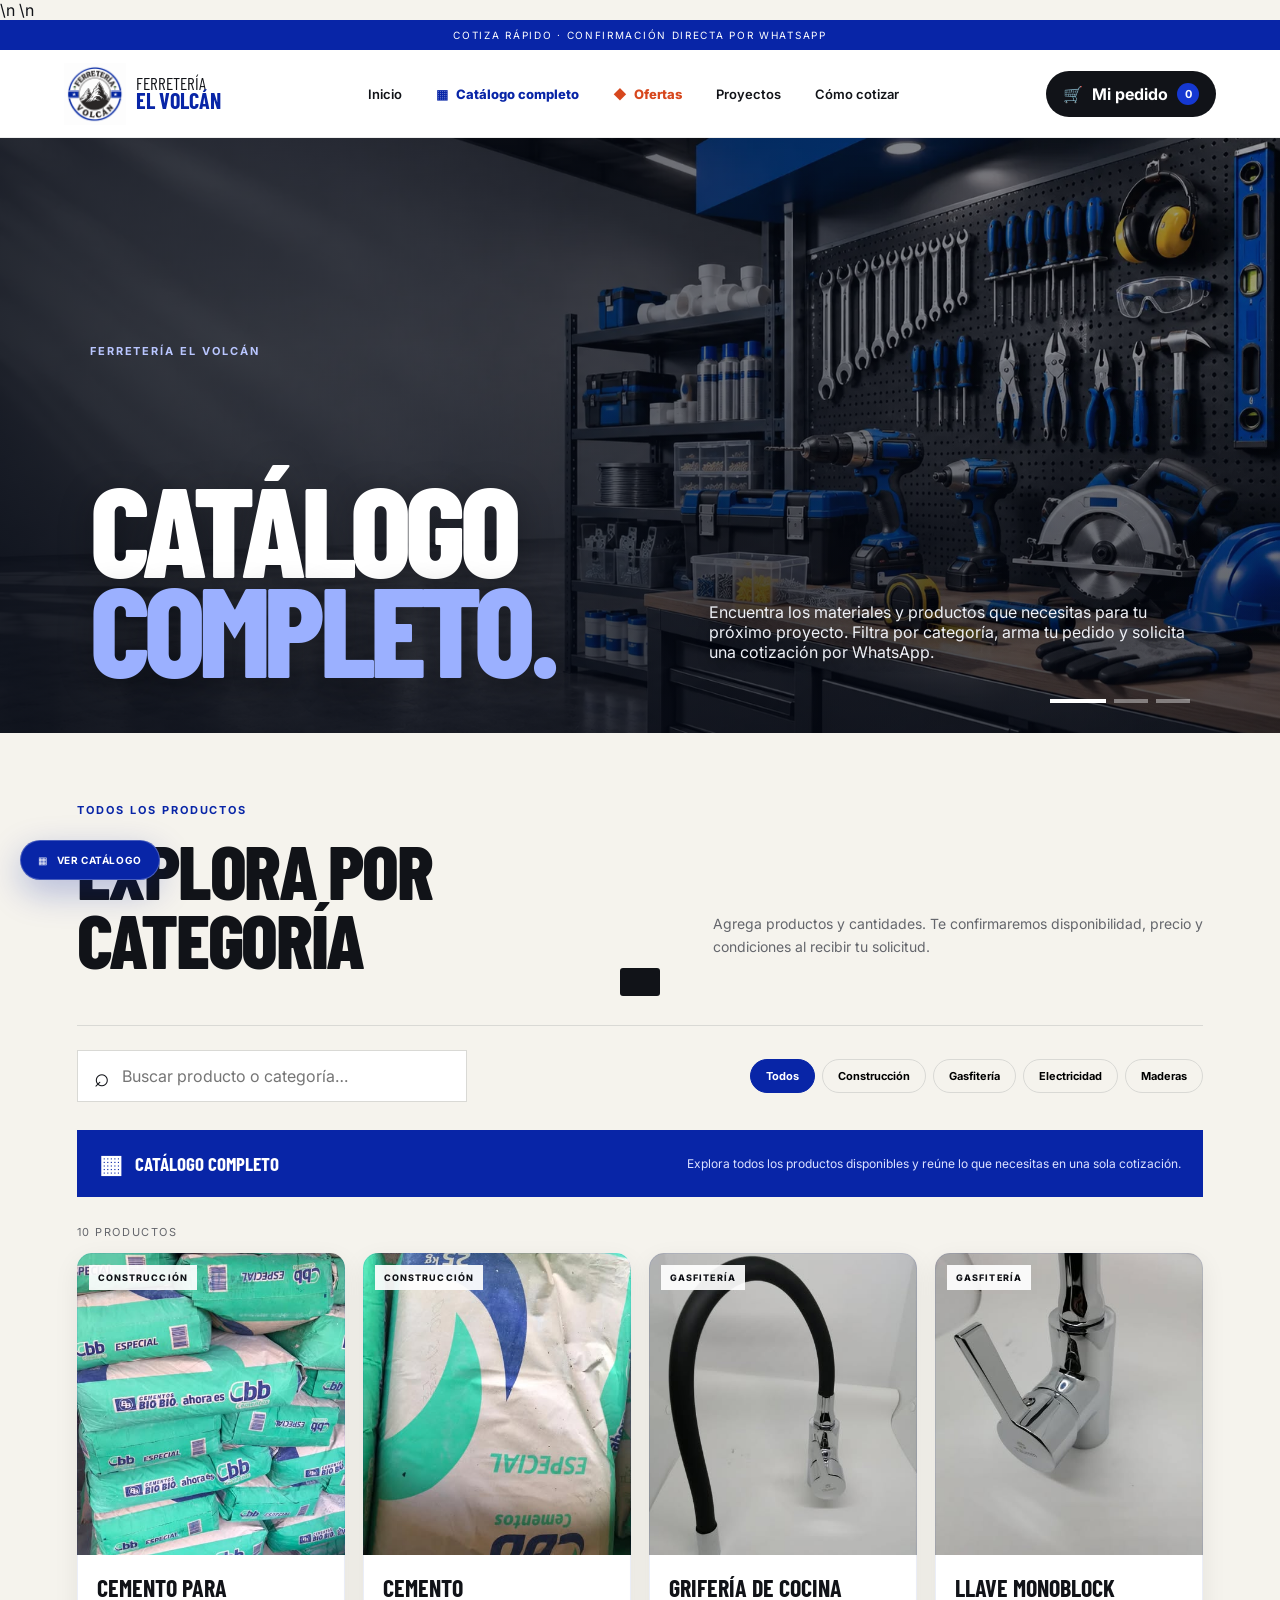
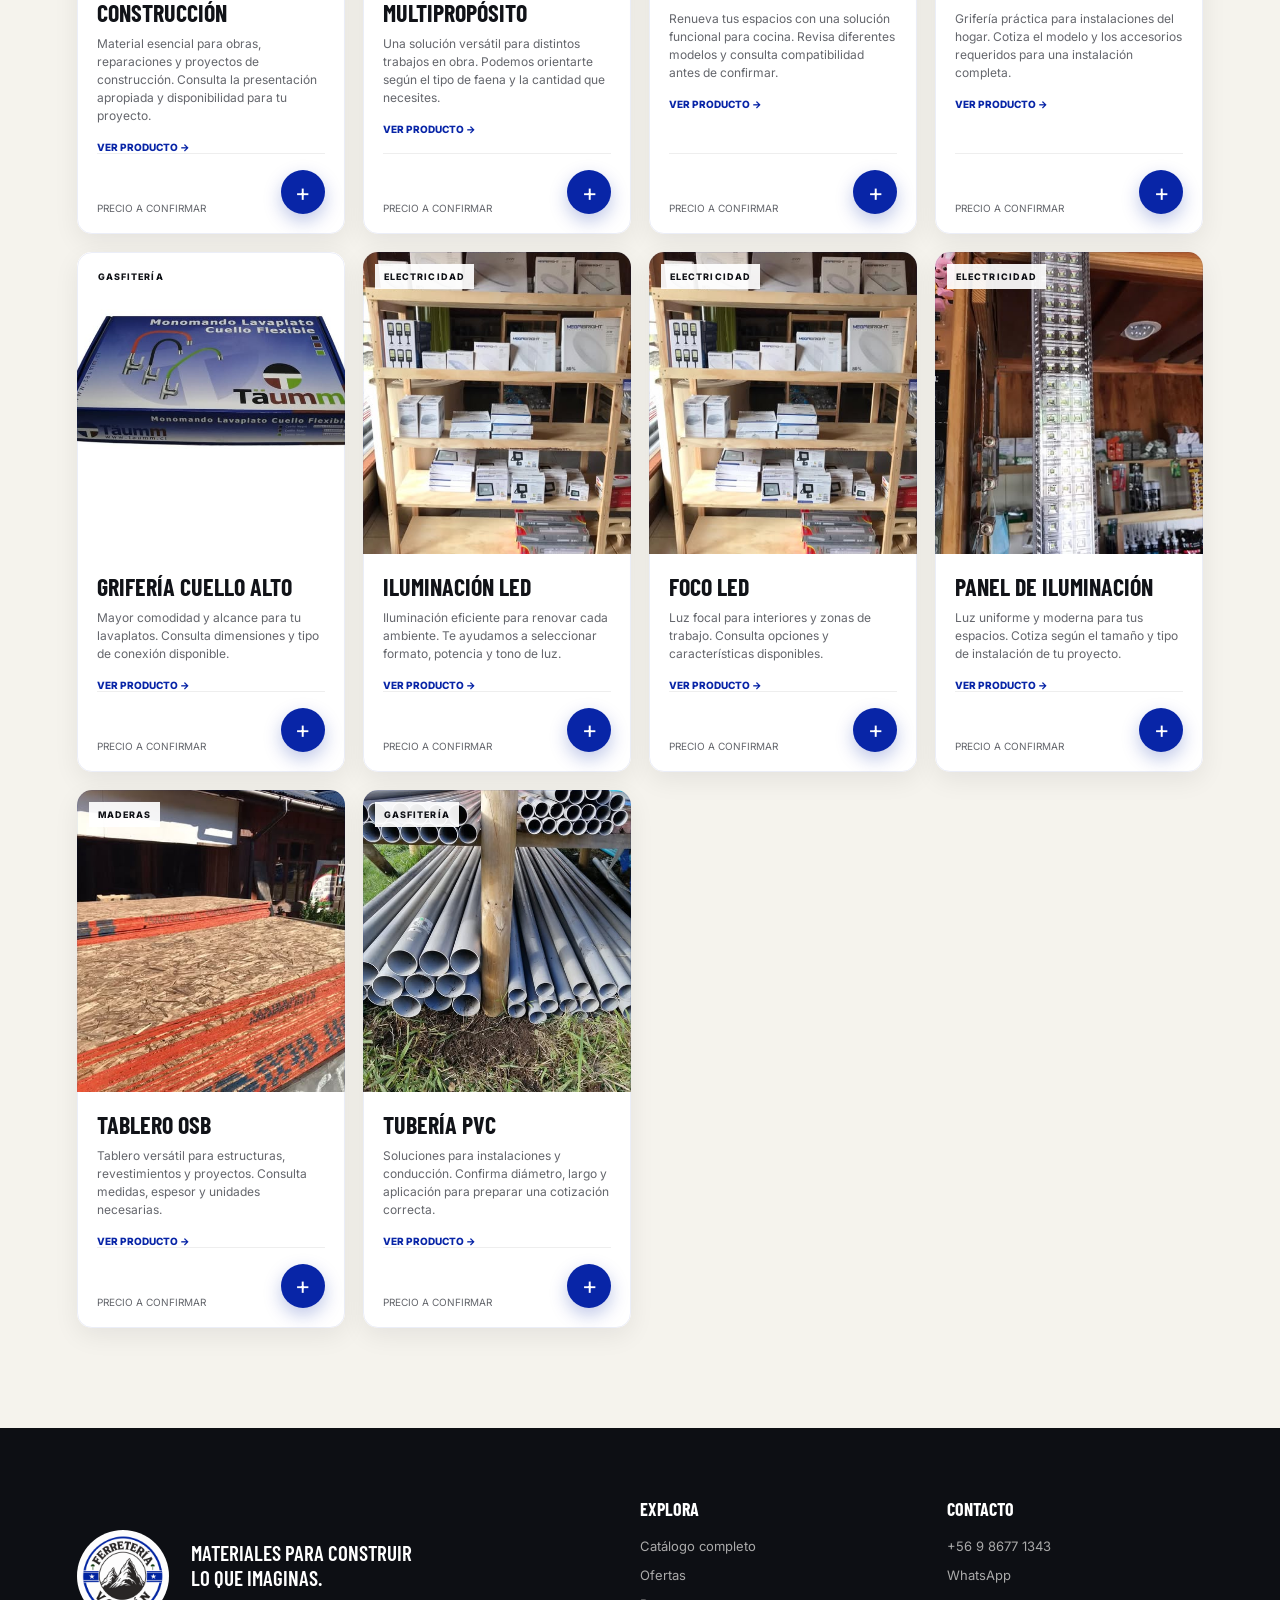
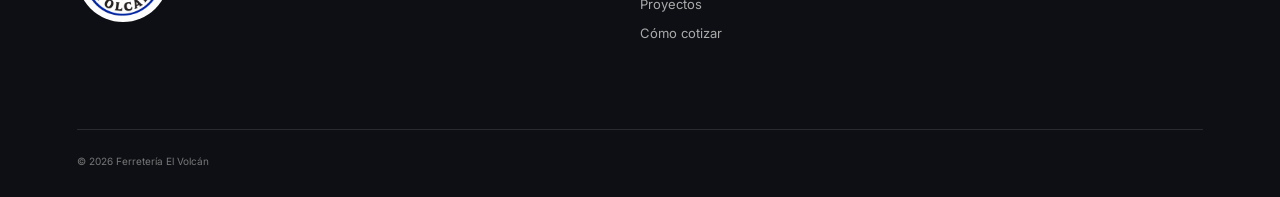
==== commit d1379436: "Integra SEO local y dominio ferreterialican.cl" ====
--- a/catalogo.html
+++ b/catalogo.html
@@ -4,14 +4,14 @@
   <meta charset="utf-8">
   <meta name="viewport" content="width=device-width,initial-scale=1">
   <meta name="theme-color" content="#0825a7">
-  <meta name="description" content="Explora el catálogo completo de Ferretería El Volcán por categorías y solicita una cotización por WhatsApp.">
-  <title>Catálogo completo | Ferretería El Volcán</title>
+  <meta name="description" content="Encuentra materiales de construcción, herramientas y artículos de ferretería. Ferretería El Volcán, ruta Villarrica–Licán Ray km 19. Despachos coordinados en la zona lacustre.">
+  <title>Catálogo de materiales y herramientas | Ferretería El Volcán</title>\n  <link rel="canonical" href="https://ferreterialican.cl/catalogo.html">\n  <meta property="og:type" content="website"><meta property="og:site_name" content="Ferretería El Volcán"><meta property="og:title" content="Catálogo de materiales y herramientas | Ferretería El Volcán"><meta property="og:description" content="Materiales y herramientas con despacho coordinado en Villarrica, Licán Ray, Pucón, Coñaripe y Panguipulli."><meta property="og:url" content="https://ferreterialican.cl/catalogo.html"><meta property="og:image" content="https://ferreterialican.cl/ferreteriaelvolcan/logotipo-ferreteria-volcan.png"><meta name="twitter:card" content="summary_large_image">
   <link rel="preconnect" href="https://fonts.googleapis.com">
   <link rel="preconnect" href="https://fonts.gstatic.com" crossorigin>
   <link href="https://fonts.googleapis.com/css2?family=Barlow+Condensed:wght@600;700;800&family=Inter:wght@400;500;600;700&display=swap" rel="stylesheet">
   <link rel="stylesheet" href="styles.css">
   <link rel="stylesheet" href="video.css">
-  <script type="application/ld+json">{"@context":"https://schema.org","@type":"HardwareStore","name":"Ferretería El Volcán","telephone":"+56986771343"}</script>
+  <script type="application/ld+json">{"@context":"https://schema.org","@type":"HardwareStore","@id":"https://ferreterialican.cl/#ferreteria","name":"Ferretería El Volcán","url":"https://ferreterialican.cl/","telephone":"+56986771343","address":{"@type":"PostalAddress","streetAddress":"Ruta Villarrica–Licán Ray, km 19","addressLocality":"Villarrica","addressRegion":"La Araucanía","addressCountry":"CL"},"openingHoursSpecification":[{"@type":"OpeningHoursSpecification","dayOfWeek":["Monday","Tuesday","Wednesday","Thursday","Friday","Saturday"],"opens":"08:30","closes":"18:30"}],"sameAs":["https://www.facebook.com/p/Ferreter%C3%ADa-Volc%C3%A1n-100076223135740/","https://www.instagram.com/ferreteria_volcan/","https://maps.app.goo.gl/s8ZHTcvyiuRh65aT6?g_st=iw"]}</script>
 </head>
 <body data-page="catalog">
   <div class="visual-admin" id="visual-admin" hidden><div><span class="admin-live-dot"></span><strong id="visual-admin-title">Modo edición</strong><small id="visual-admin-user"></small></div><nav><a href="admin/index.php?section=products">Productos</a><a href="index.html?edit=media">Fotos y videos</a><a href="admin/index.php?section=categories">Categorías</a><a href="admin/logout.php">Salir</a></nav></div>
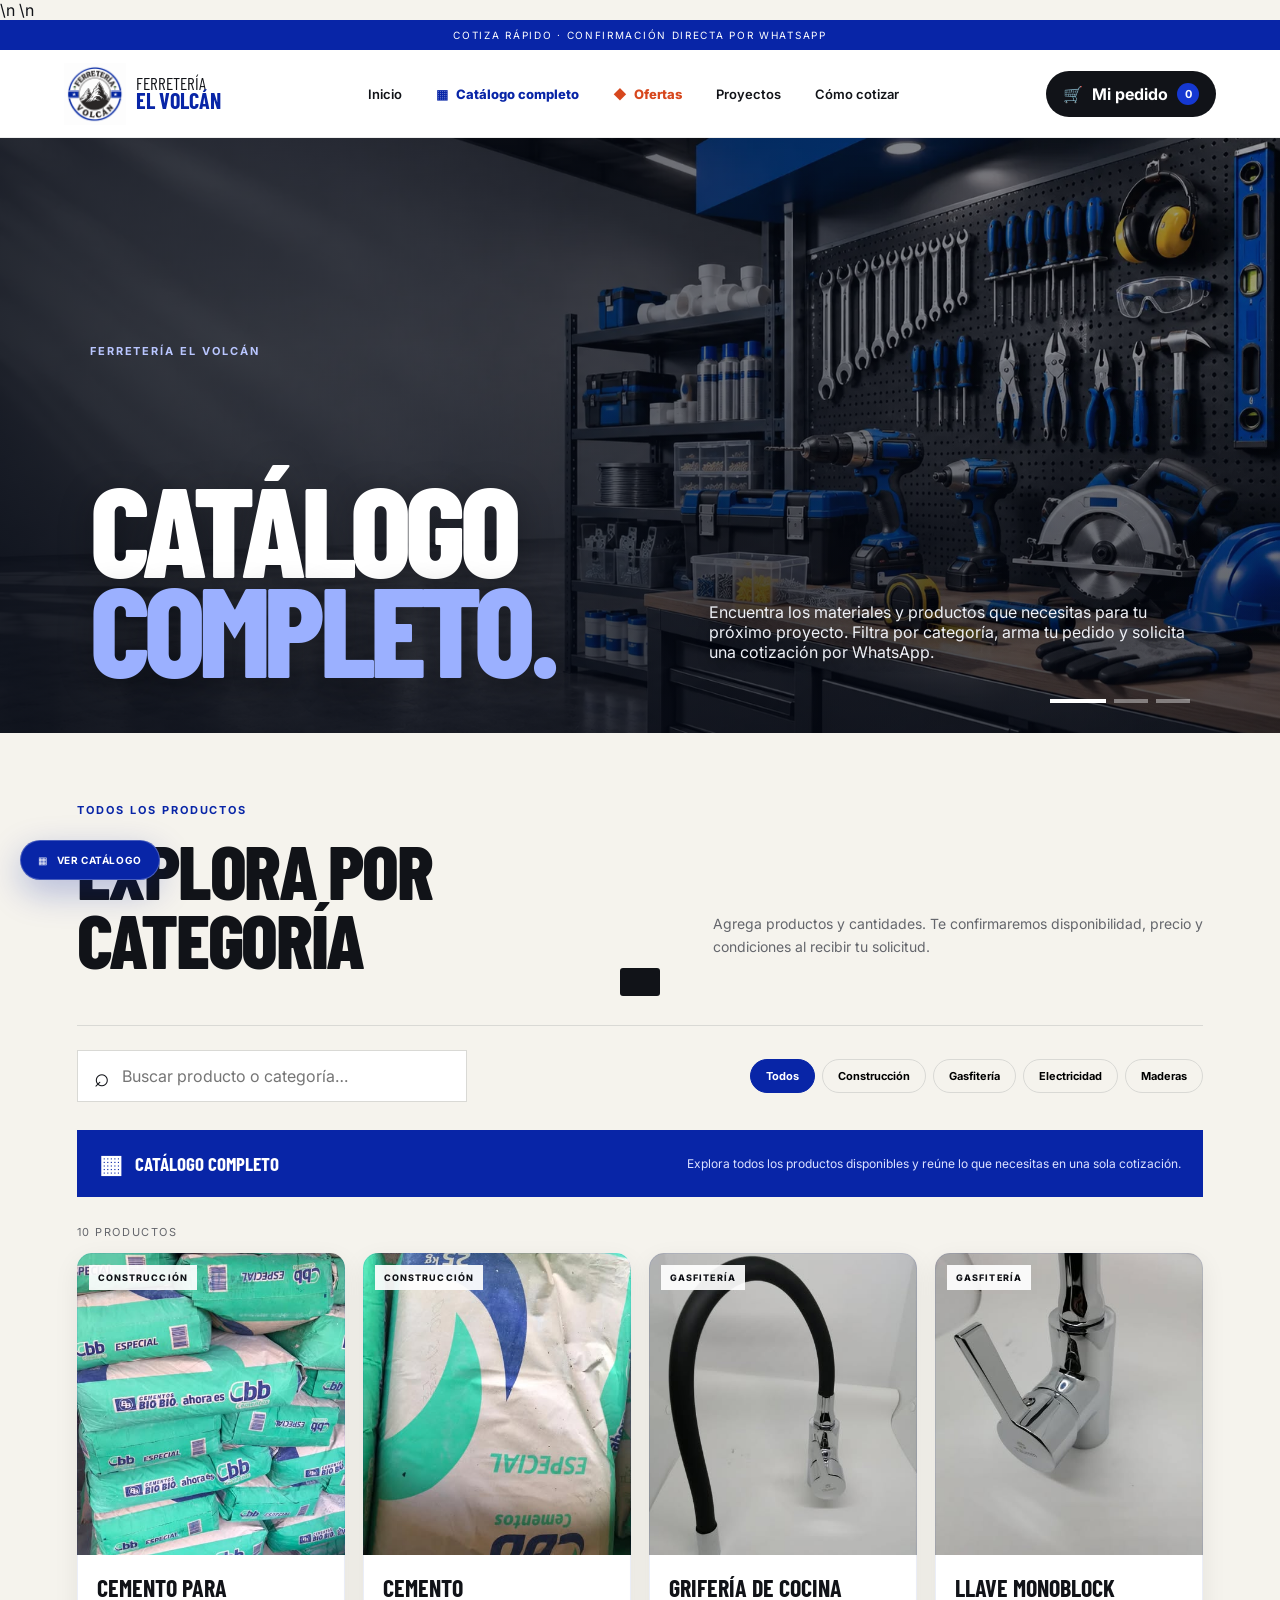
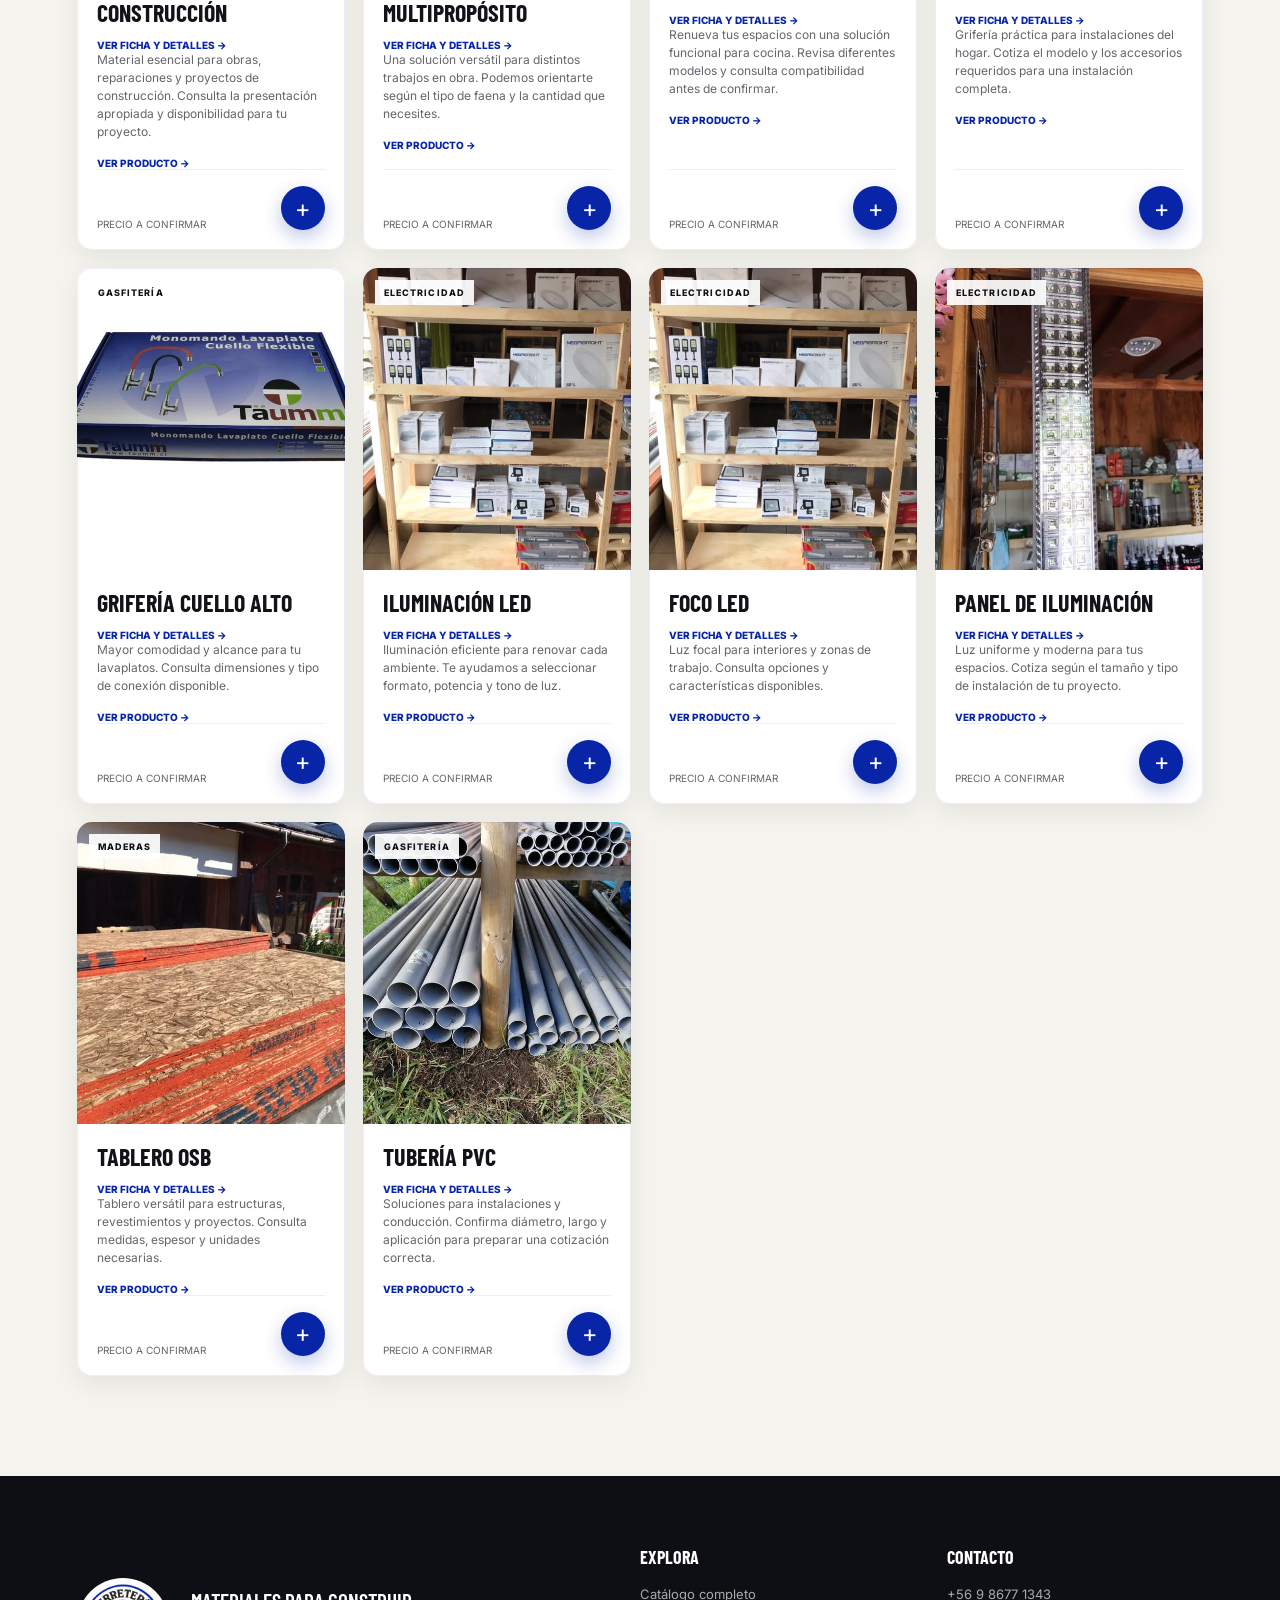
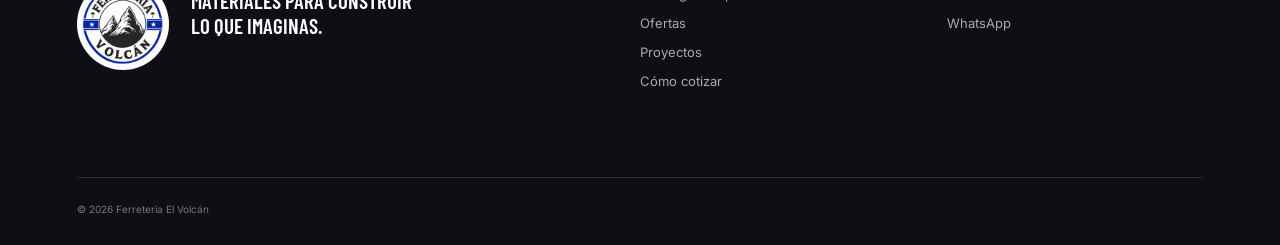
==== commit a555fdf6: "Integra selector de despacho en carrito del catálogo" ====
--- a/catalogo.html
+++ b/catalogo.html
@@ -71,7 +71,7 @@
     <div class="cart-checkout" id="cart-checkout" hidden>
       <div class="cart-summary"><span>Total de unidades</span><strong id="cart-units">0</strong></div>
       <p class="quote-note">Precios y disponibilidad serán confirmados por Ferretería El Volcán.</p>
-      <form id="quote-form"><label>Nombre <input name="name" required autocomplete="name" placeholder="Tu nombre"></label><label>Comuna <input name="commune" required autocomplete="address-level2" placeholder="Tu comuna"></label><label>Comentario <textarea name="note" rows="2" placeholder="Despacho, retiro o detalle del proyecto (opcional)"></textarea></label><button class="button whatsapp" type="submit">Abrir WhatsApp <span>↗</span></button></form>
+      <form id="quote-form"><label>Nombre <input name="name" required autocomplete="name" placeholder="Tu nombre"></label><label>Modalidad <select name="delivery_mode" id="delivery-mode"><option value="Retiro en local">Retiro en local</option><option value="Despacho">Solicitar despacho</option></select></label><label>Comuna o localidad <select name="commune" required><option value="">Selecciona destino</option><option>Villarrica</option><option>Licán Ray</option><option>Pucón</option><option>Coñaripe</option><option>Panguipulli</option></select></label><label id="delivery-address-wrap" hidden>Dirección o sector de despacho <input name="delivery_address" autocomplete="street-address" placeholder="Dirección, sector o referencia"></label><label>Comentario <textarea name="note" rows="2" placeholder="Despacho, retiro o detalle del proyecto (opcional)"></textarea></label><button class="button whatsapp" type="submit">Abrir WhatsApp <span>↗</span></button></form>
       <small>Se abrirá WhatsApp con tu solicitud. Debes confirmar el envío en la aplicación; esto no reserva stock ni confirma la compra.</small>
       <button class="clear-cart" id="clear-cart" type="button">Vaciar pedido</button>
     </div>
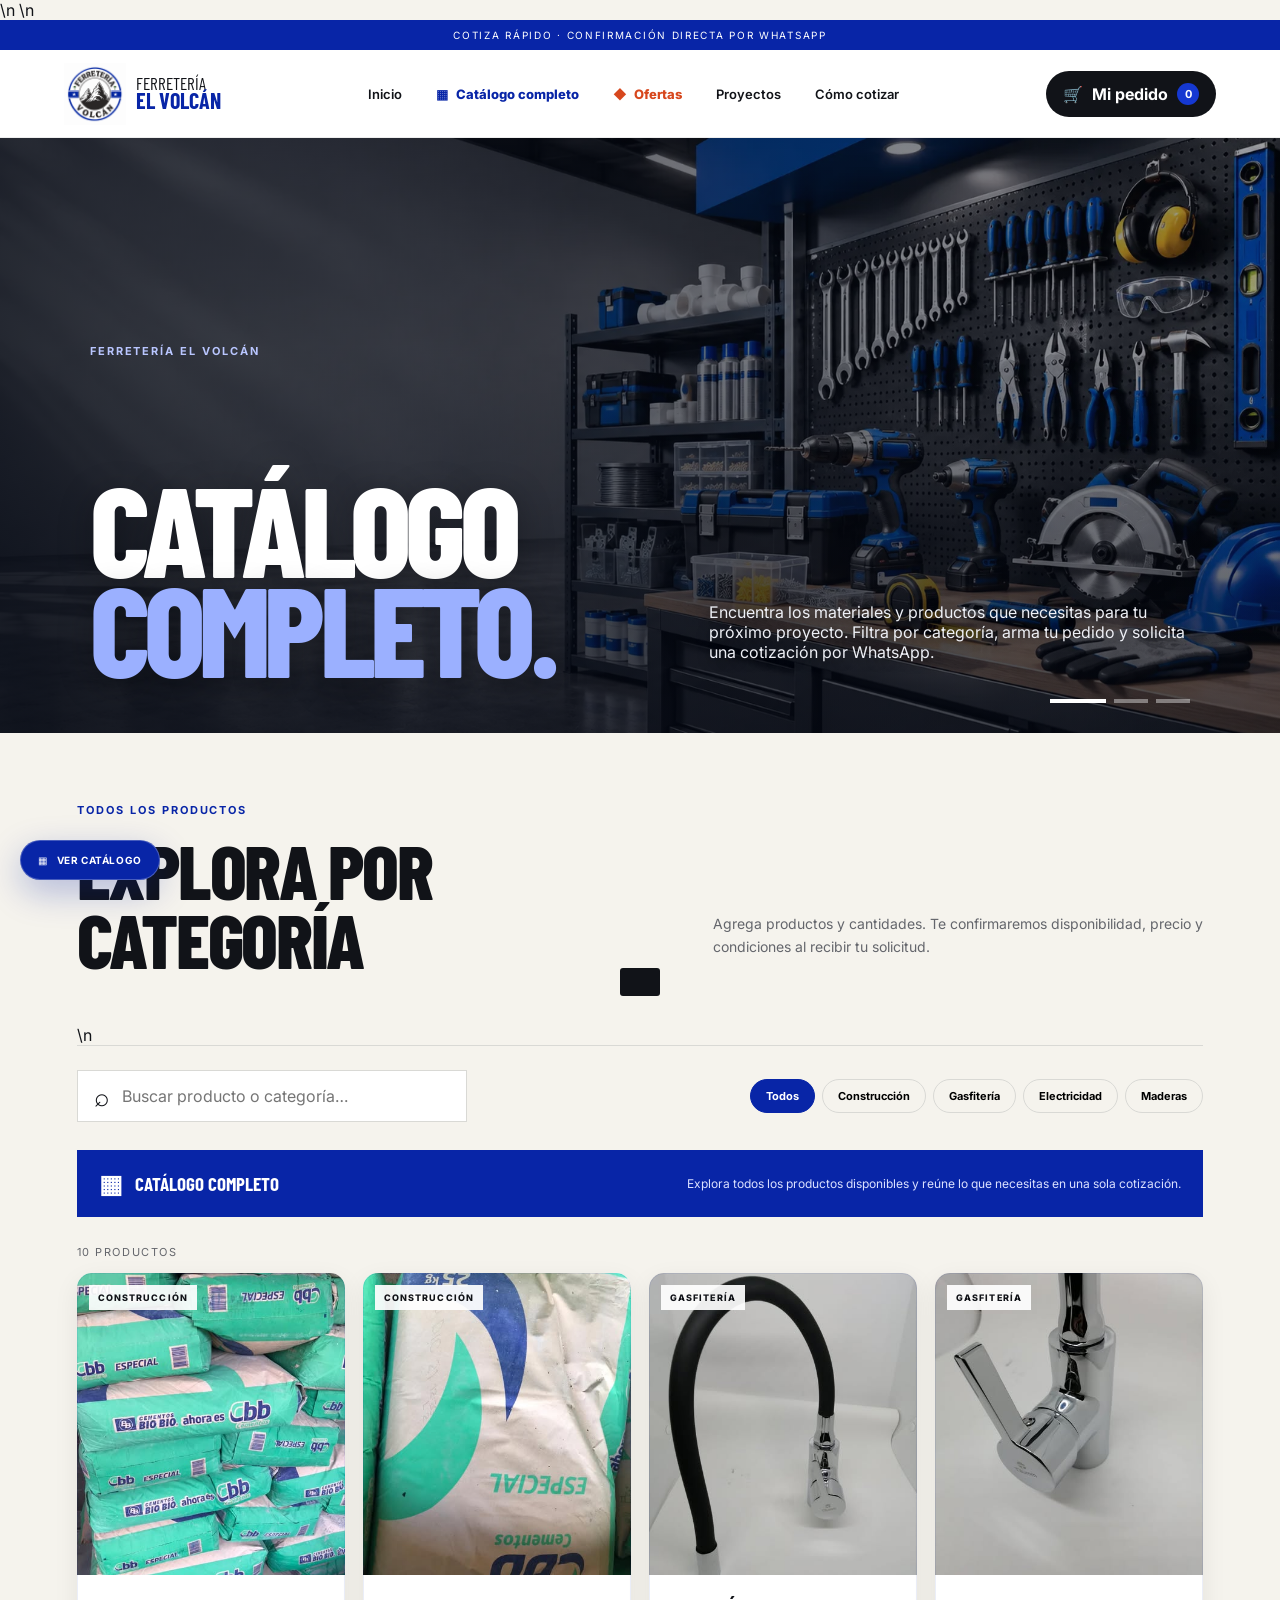
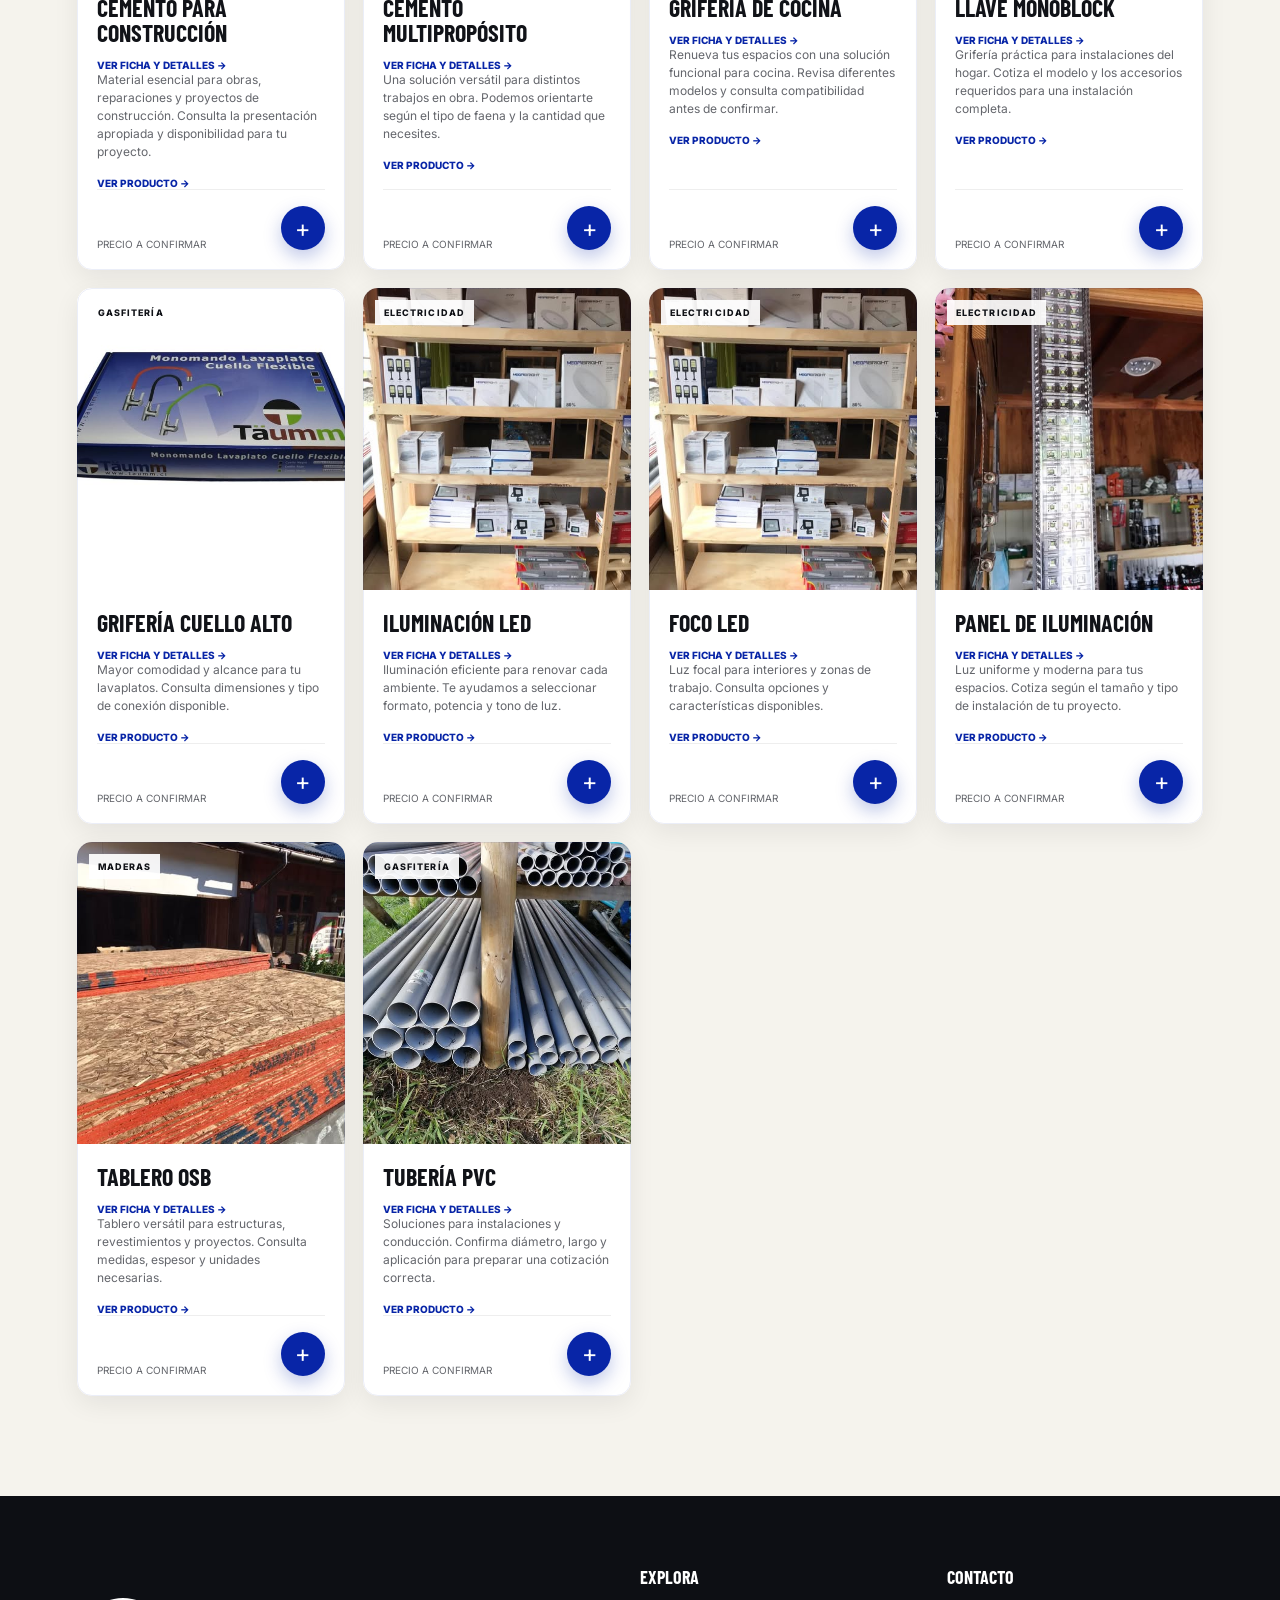
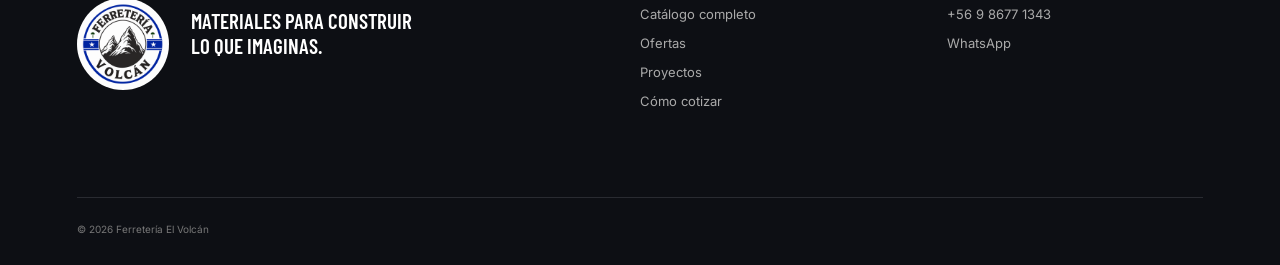
==== commit 1a6ed159: "Agrega navegación rastreable a categorías del catálogo" ====
--- a/catalogo.html
+++ b/catalogo.html
@@ -48,7 +48,7 @@
         <div><p class="eyebrow dark">Todos los productos</p><h2>Explora por<br>categoría</h2></div>
         <p>Agrega productos y cantidades. Te confirmaremos disponibilidad, precio y condiciones al recibir tu solicitud.</p>
       </div>
-      <div class="catalog-tools">
+      <nav class="seo-category-links" id="seo-category-links" aria-label="Explorar categorías"></nav>\n      <div class="catalog-tools">
         <label class="search"><span aria-hidden="true">⌕</span><span class="sr-only">Buscar productos</span><input id="search" type="search" placeholder="Buscar producto o categoría…"></label>
         <div class="filters" role="group" aria-label="Filtrar por categoría">
           <button class="active" data-filter="Todos">Todos</button><button data-filter="Construcción">Construcción</button><button data-filter="Gasfitería">Gasfitería</button><button data-filter="Electricidad">Electricidad</button><button data-filter="Maderas">Maderas</button>
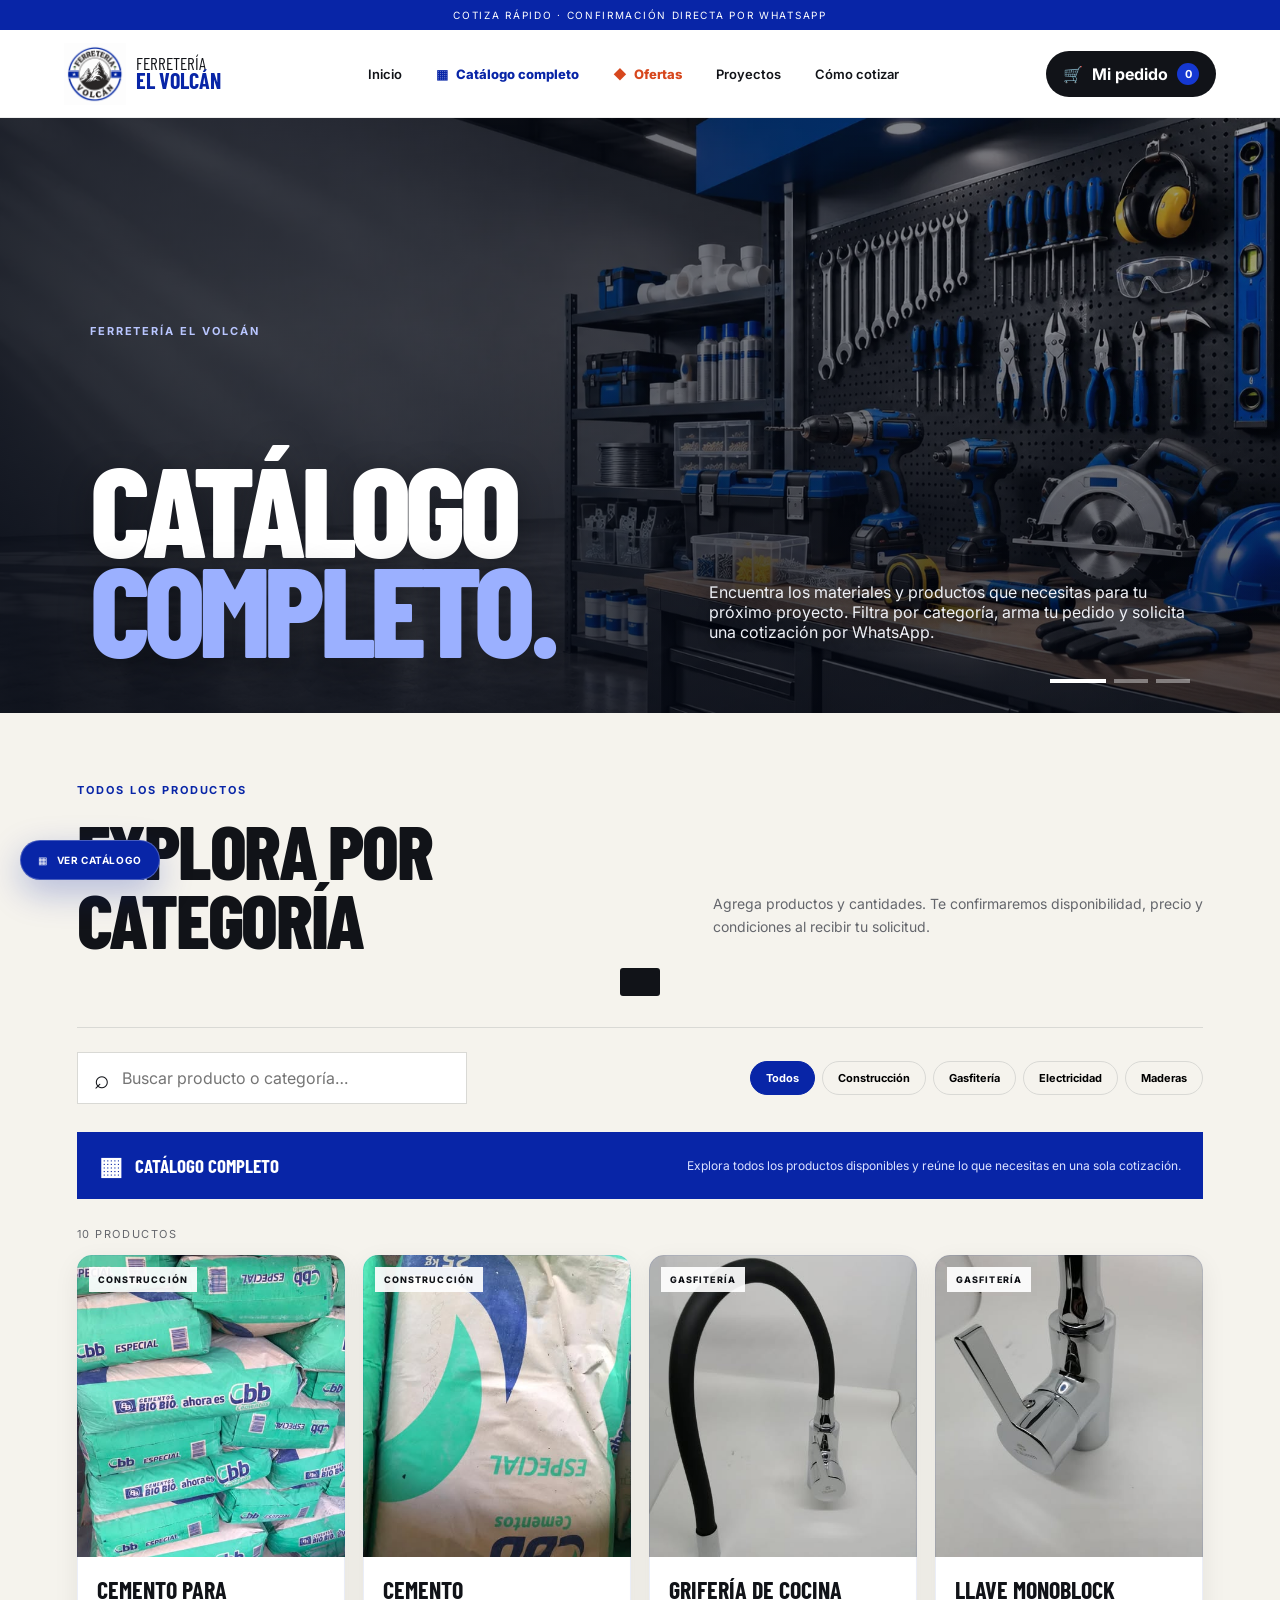
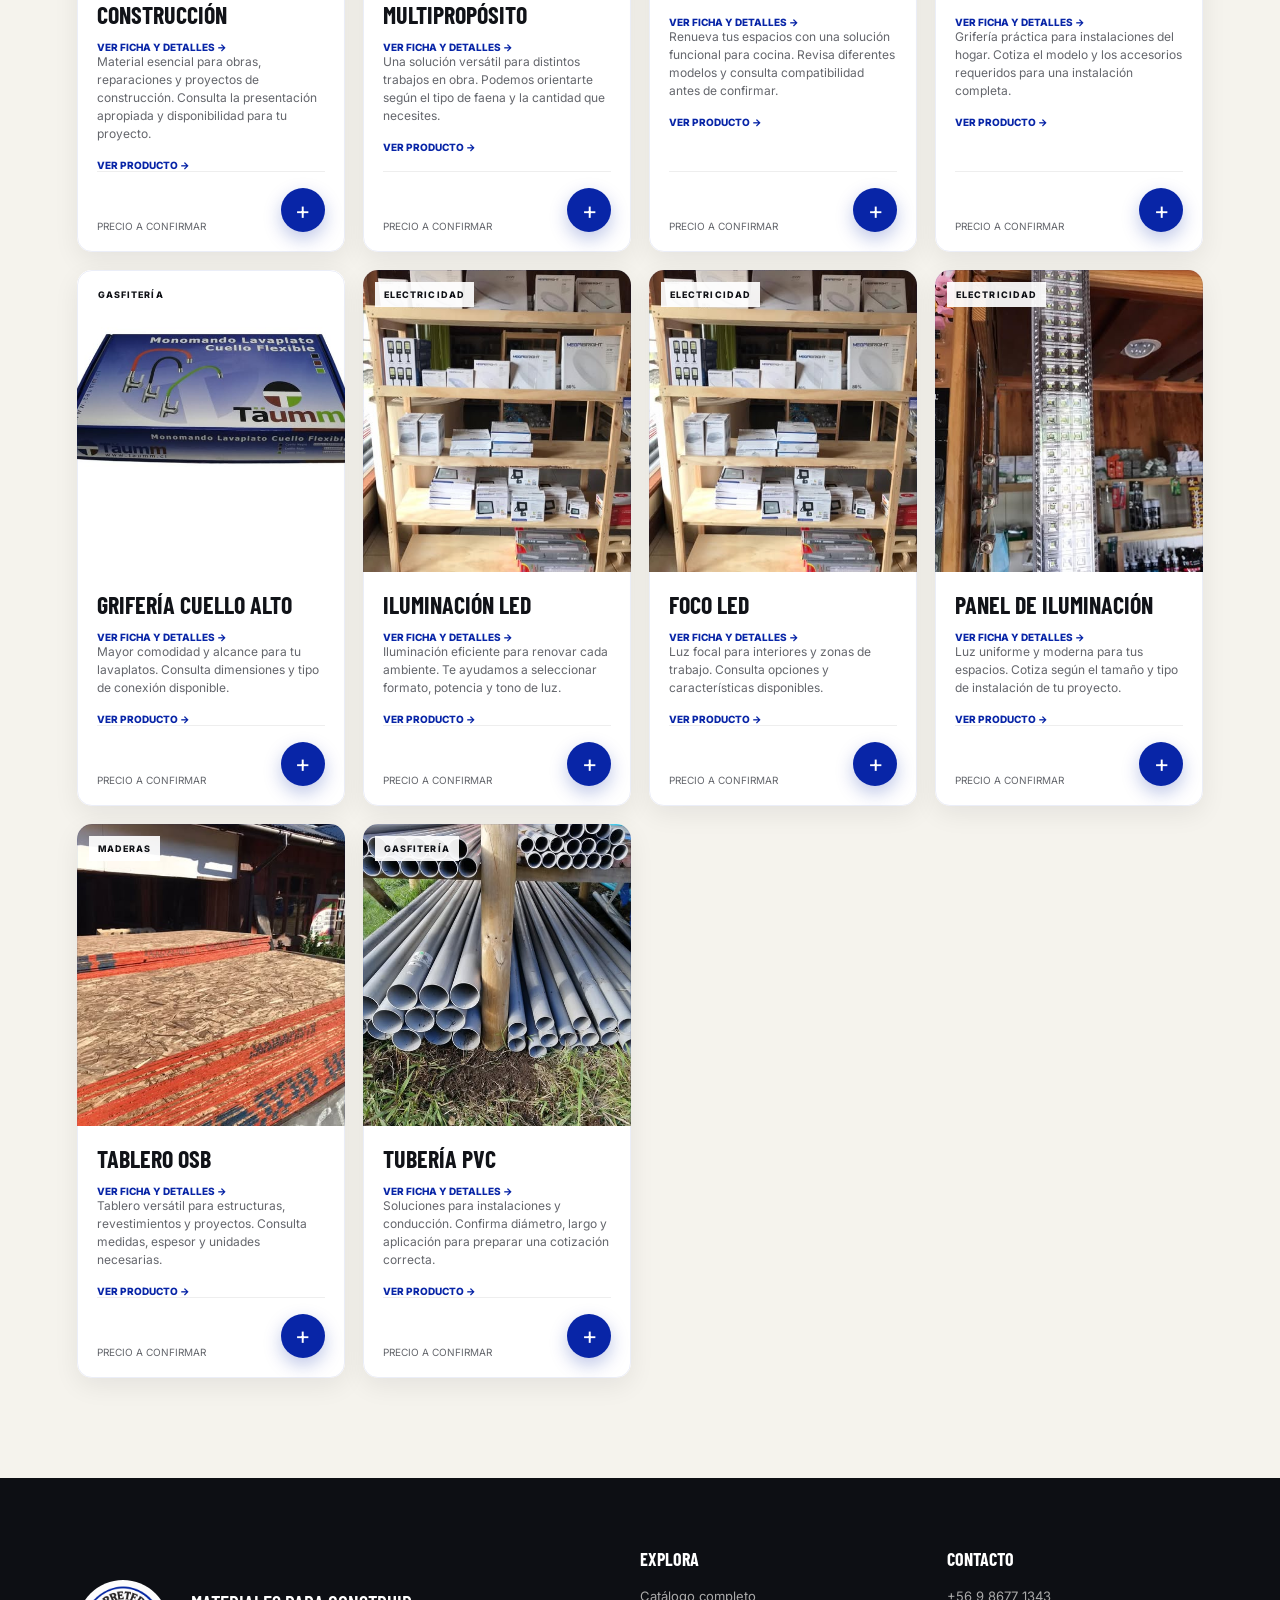
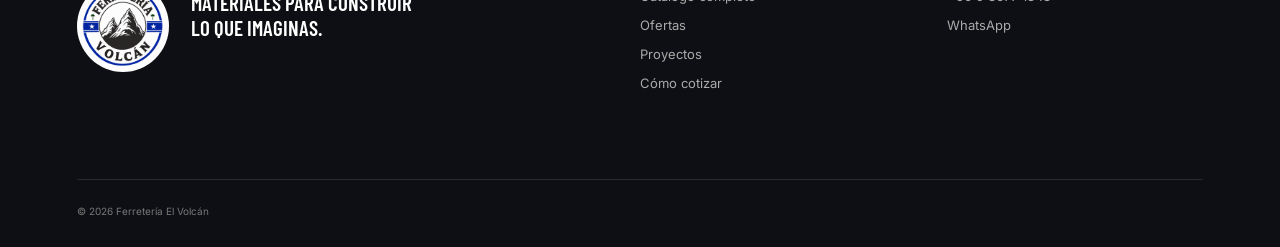
==== commit a8d898d7: "Normaliza saltos de línea en metadatos SEO" ====
--- a/catalogo.html
+++ b/catalogo.html
@@ -5,7 +5,9 @@
   <meta name="viewport" content="width=device-width,initial-scale=1">
   <meta name="theme-color" content="#0825a7">
   <meta name="description" content="Encuentra materiales de construcción, herramientas y artículos de ferretería. Ferretería El Volcán, ruta Villarrica–Licán Ray km 19. Despachos coordinados en la zona lacustre.">
-  <title>Catálogo de materiales y herramientas | Ferretería El Volcán</title>\n  <link rel="canonical" href="https://ferreterialican.cl/catalogo.html">\n  <meta property="og:type" content="website"><meta property="og:site_name" content="Ferretería El Volcán"><meta property="og:title" content="Catálogo de materiales y herramientas | Ferretería El Volcán"><meta property="og:description" content="Materiales y herramientas con despacho coordinado en Villarrica, Licán Ray, Pucón, Coñaripe y Panguipulli."><meta property="og:url" content="https://ferreterialican.cl/catalogo.html"><meta property="og:image" content="https://ferreterialican.cl/ferreteriaelvolcan/logotipo-ferreteria-volcan.png"><meta name="twitter:card" content="summary_large_image">
+  <title>Catálogo de materiales y herramientas | Ferretería El Volcán</title>
+  <link rel="canonical" href="https://ferreterialican.cl/catalogo.html">
+  <meta property="og:type" content="website"><meta property="og:site_name" content="Ferretería El Volcán"><meta property="og:title" content="Catálogo de materiales y herramientas | Ferretería El Volcán"><meta property="og:description" content="Materiales y herramientas con despacho coordinado en Villarrica, Licán Ray, Pucón, Coñaripe y Panguipulli."><meta property="og:url" content="https://ferreterialican.cl/catalogo.html"><meta property="og:image" content="https://ferreterialican.cl/ferreteriaelvolcan/logotipo-ferreteria-volcan.png"><meta name="twitter:card" content="summary_large_image">
   <link rel="preconnect" href="https://fonts.googleapis.com">
   <link rel="preconnect" href="https://fonts.gstatic.com" crossorigin>
   <link href="https://fonts.googleapis.com/css2?family=Barlow+Condensed:wght@600;700;800&family=Inter:wght@400;500;600;700&display=swap" rel="stylesheet">
@@ -48,7 +50,8 @@
         <div><p class="eyebrow dark">Todos los productos</p><h2>Explora por<br>categoría</h2></div>
         <p>Agrega productos y cantidades. Te confirmaremos disponibilidad, precio y condiciones al recibir tu solicitud.</p>
       </div>
-      <nav class="seo-category-links" id="seo-category-links" aria-label="Explorar categorías"></nav>\n      <div class="catalog-tools">
+      <nav class="seo-category-links" id="seo-category-links" aria-label="Explorar categorías"></nav>
+      <div class="catalog-tools">
         <label class="search"><span aria-hidden="true">⌕</span><span class="sr-only">Buscar productos</span><input id="search" type="search" placeholder="Buscar producto o categoría…"></label>
         <div class="filters" role="group" aria-label="Filtrar por categoría">
           <button class="active" data-filter="Todos">Todos</button><button data-filter="Construcción">Construcción</button><button data-filter="Gasfitería">Gasfitería</button><button data-filter="Electricidad">Electricidad</button><button data-filter="Maderas">Maderas</button>
--- a/styles.css
+++ b/styles.css
@@ -14,3 +14,5 @@
 
 .catalog-page-main{background:var(--paper);min-height:65vh}.catalog-page-intro{padding:clamp(65px,9vw,125px) clamp(22px,7vw,105px) 55px;background:#e9e8e2;display:grid;grid-template-columns:1.1fr .9fr;align-items:end;gap:30px}.catalog-page-intro .eyebrow{grid-column:1/-1;margin:0}.catalog-page-intro h1{font:800 clamp(68px,10vw,140px)/.78 var(--display);letter-spacing:-.045em;text-transform:uppercase;margin:0;color:#111}.catalog-page-intro h1 em{font-style:normal;color:var(--blue)}.catalog-page-intro>p:last-child{max-width:520px;color:var(--muted);line-height:1.8;font-size:14px;margin:0 0 5px}.catalog-page-main .catalog-section{padding-top:70px}.catalog-page-main .catalog-banner{display:flex;align-items:center;justify-content:space-between;gap:20px}.catalog-page-main .catalog-banner .text-button{white-space:nowrap}.catalog-nav.active{color:var(--blue)}@media(max-width:700px){.catalog-page-intro{grid-template-columns:1fr;padding-top:65px}.catalog-page-intro .eyebrow{grid-column:1}.catalog-page-intro h1{font-size:76px}.catalog-page-main .catalog-banner{align-items:flex-start;flex-direction:column}}
 .catalog-page-intro{position:relative;isolation:isolate;overflow:hidden;min-height:595px;color:#fff;background:#111}.catalog-background-carousel{position:absolute;inset:0;z-index:-2}.catalog-background-carousel span{position:absolute;inset:0;background-position:center;background-size:cover;opacity:0;transform:scale(1.04);transition:opacity 1s ease,transform 7s ease}.catalog-background-carousel span.active{opacity:1;transform:scale(1)}.catalog-page-intro::after{content:"";position:absolute;inset:0;z-index:-1;background:linear-gradient(90deg,rgba(4,8,18,.86) 0%,rgba(5,9,20,.58) 52%,rgba(5,9,20,.38) 100%),linear-gradient(0deg,rgba(4,7,15,.55),transparent 65%)}.catalog-page-intro .eyebrow.dark{color:#b9c6ff}.catalog-page-intro h1{color:#fff;text-shadow:0 7px 35px rgba(0,0,0,.3)}.catalog-page-intro h1 em{color:#9bb0ff}.catalog-page-intro>p:last-of-type{color:#eef0f6;text-shadow:0 2px 12px rgba(0,0,0,.55)}.catalog-carousel-dots{position:absolute;right:clamp(22px,7vw,105px);bottom:30px;display:flex;gap:8px}.catalog-carousel-dots button{width:34px;height:4px;padding:0;border:0;background:rgba(255,255,255,.4);transition:.25s}.catalog-carousel-dots button.active{width:56px;background:#fff}@media(max-width:700px){.catalog-page-intro{min-height:570px}.catalog-background-carousel span{background-position:center}.catalog-carousel-dots{left:22px;right:auto;bottom:22px}}
+
+.seo-category-links{display:flex;flex-wrap:wrap;gap:10px;margin:0 0 22px}.seo-category-links a{display:inline-flex;padding:9px 14px;border:1px solid var(--line);border-radius:999px;color:var(--ink);font-size:12px;font-weight:700;text-decoration:none;background:#fff}.seo-category-links a:hover{border-color:var(--blue);color:var(--blue)}
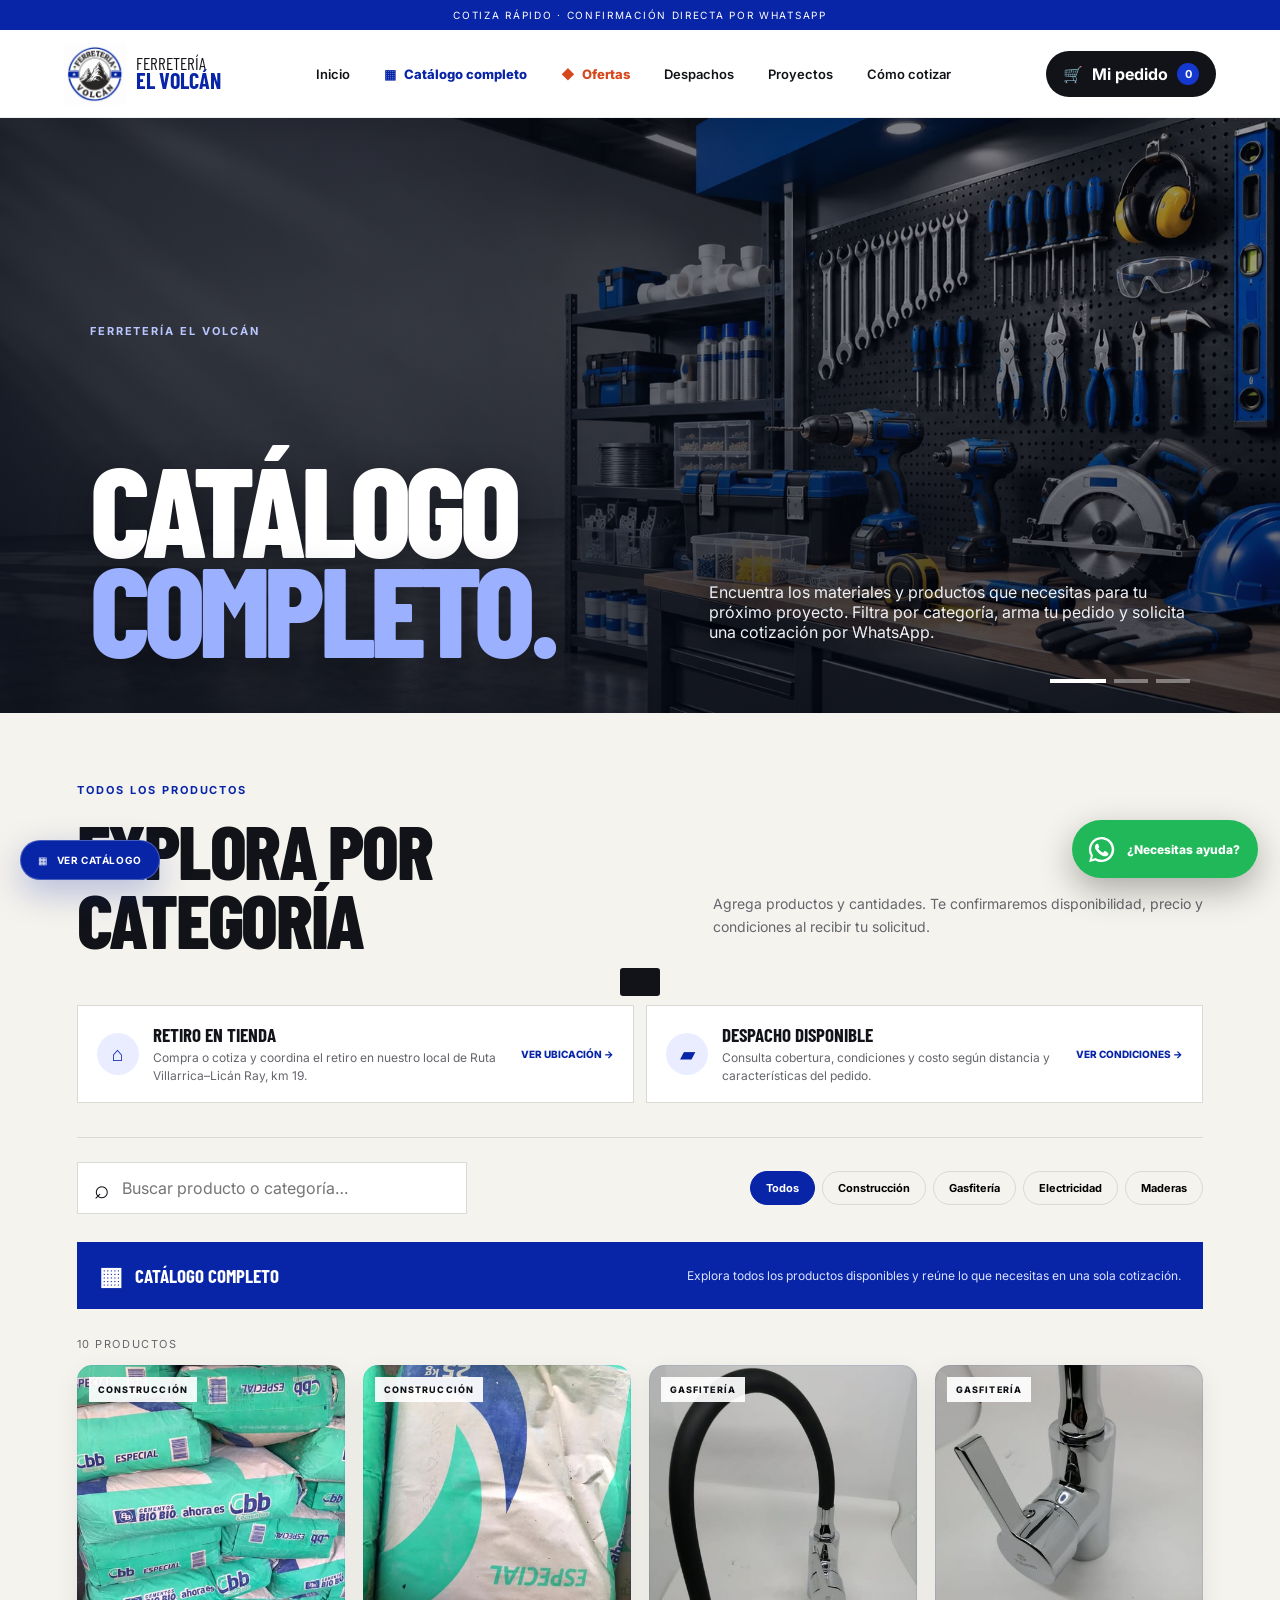
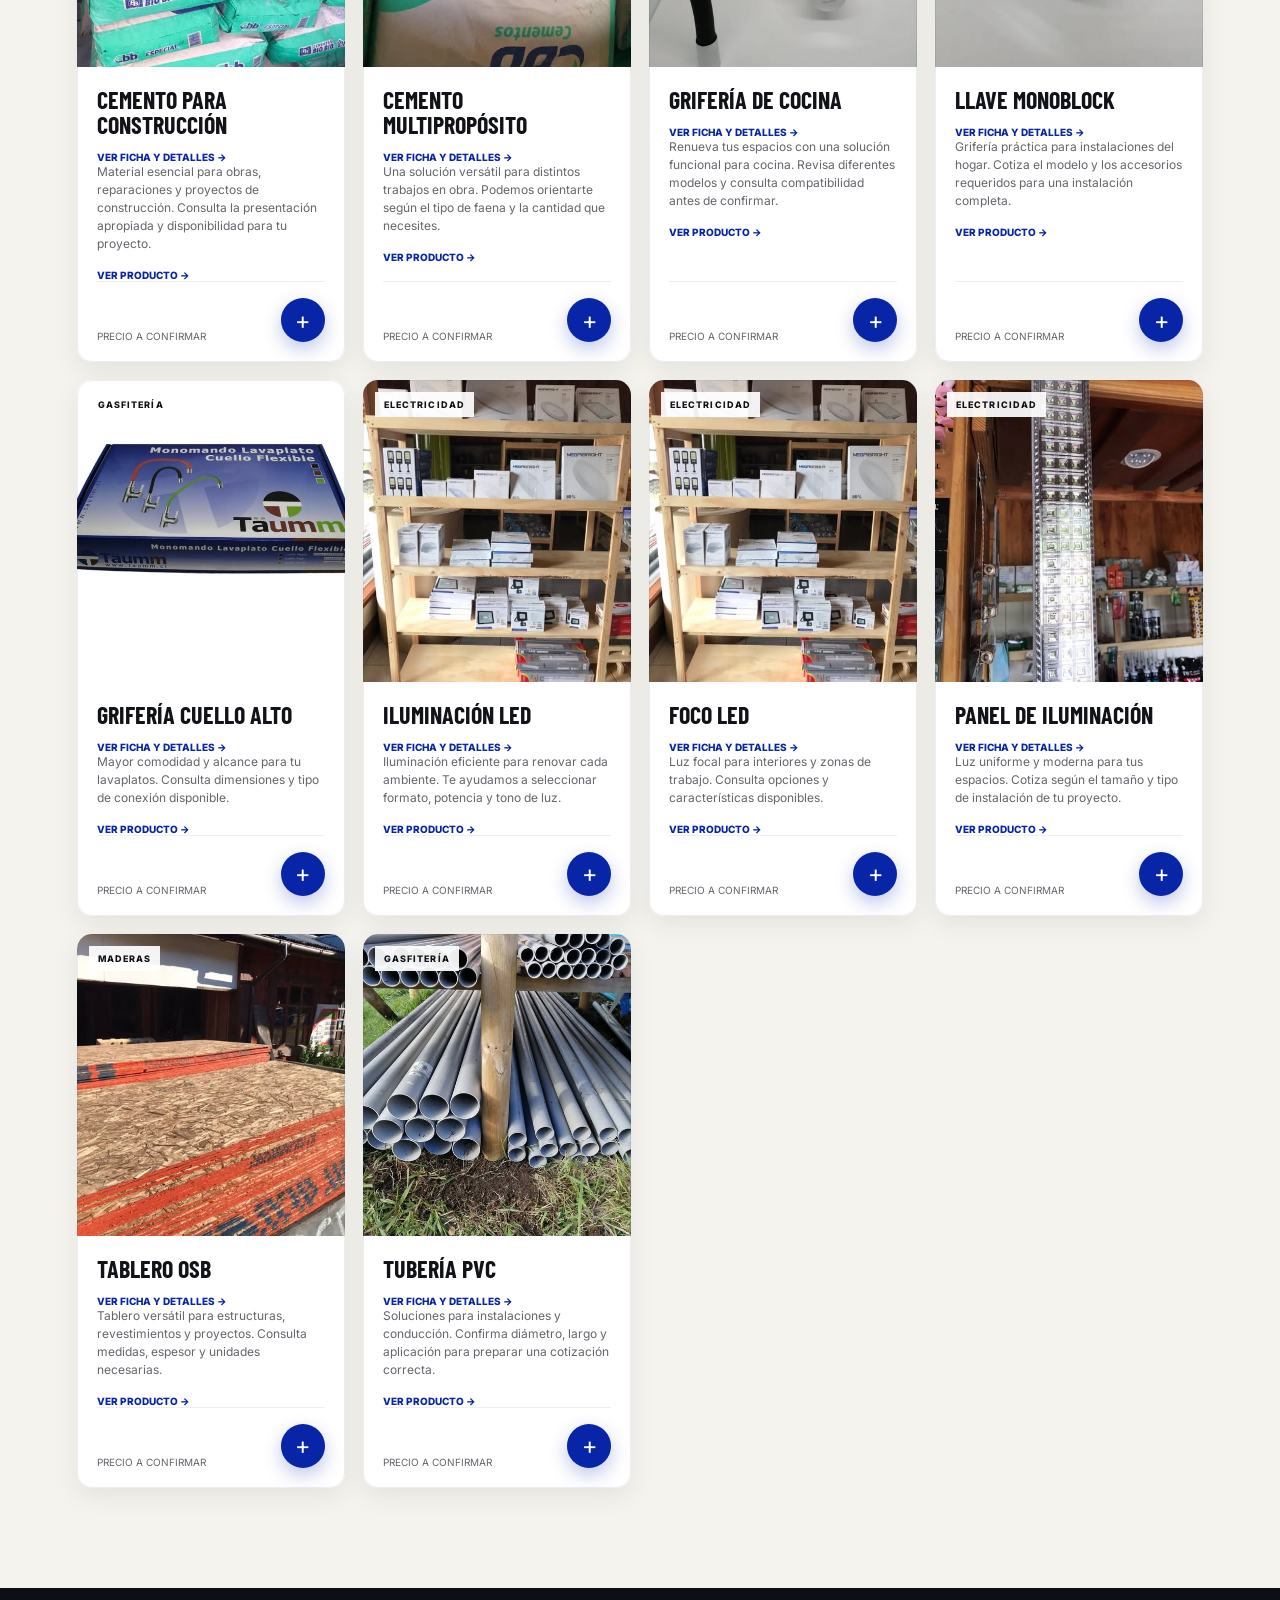
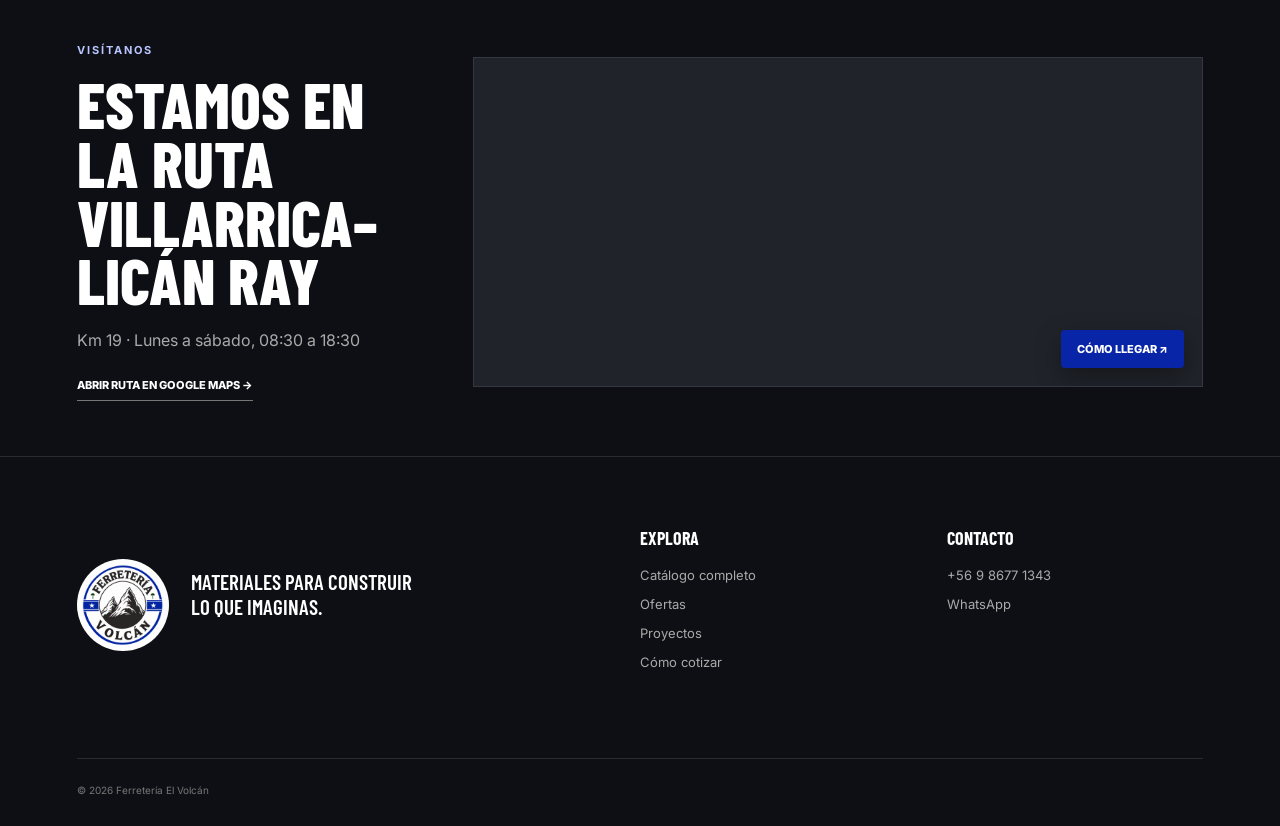
==== commit 846b343b: "Integra despachos, retiro en tienda y mapa del local" ====
--- a/catalogo.html
+++ b/catalogo.html
@@ -25,7 +25,7 @@
       <span>Ferretería<br><strong>El Volcán</strong></span>
     </a>
     <nav aria-label="Navegación principal">
-      <a href="index.html">Inicio</a><a class="catalog-nav active" href="catalogo.html"><span aria-hidden="true">▦</span> Catálogo completo</a><a class="offers-nav" href="ofertas.html"><span aria-hidden="true">◆</span> Ofertas</a><a href="index.html#proyectos">Proyectos</a><a href="index.html#como-comprar">Cómo cotizar</a>
+      <a href="index.html">Inicio</a><a class="catalog-nav active" href="catalogo.html"><span aria-hidden="true">▦</span> Catálogo completo</a><a class="offers-nav" href="ofertas.html"><span aria-hidden="true">◆</span> Ofertas</a><a href="despachos-zona-lacustre/">Despachos</a><a href="index.html#proyectos">Proyectos</a><a href="index.html#como-comprar">Cómo cotizar</a>
     </nav>
     <button class="mobile-menu-toggle" type="button" aria-label="Abrir menú" aria-expanded="false">☰</button>
     <button class="cart-button" type="button" data-open-cart aria-label="Abrir mi pedido">
@@ -51,6 +51,7 @@
         <p>Agrega productos y cantidades. Te confirmaremos disponibilidad, precio y condiciones al recibir tu solicitud.</p>
       </div>
       <nav class="seo-category-links" id="seo-category-links" aria-label="Explorar categorías"></nav>
+      <div class="fulfillment-options" aria-label="Opciones de entrega"><div><span aria-hidden="true">⌂</span><p><strong>Retiro en tienda</strong>Compra o cotiza y coordina el retiro en nuestro local de Ruta Villarrica–Licán Ray, km 19.</p><a href="https://maps.app.goo.gl/s8ZHTcvyiuRh65aT6?g_st=iw" target="_blank" rel="noopener">Ver ubicación →</a></div><div><span aria-hidden="true">▰</span><p><strong>Despacho disponible</strong>Consulta cobertura, condiciones y costo según distancia y características del pedido.</p><a href="despachos-zona-lacustre/">Ver condiciones →</a></div></div>
       <div class="catalog-tools">
         <label class="search"><span aria-hidden="true">⌕</span><span class="sr-only">Buscar productos</span><input id="search" type="search" placeholder="Buscar producto o categoría…"></label>
         <div class="filters" role="group" aria-label="Filtrar por categoría">
@@ -63,6 +64,7 @@
       <div class="empty-state" id="empty-state" hidden><span>⌕</span><h3>No encontramos coincidencias</h3><p>Prueba otro término o revisa todas las categorías.</p><button class="text-button" id="clear-search">Ver todos los productos</button></div>
     </section>
   </main>
+  <section class="footer-location" aria-labelledby="location-title"><div><p class="eyebrow">Visítanos</p><h2 id="location-title">Estamos en la ruta Villarrica–Licán Ray</h2><p>Km 19 · Lunes a sábado, 08:30 a 18:30</p><a href="https://maps.app.goo.gl/s8ZHTcvyiuRh65aT6?g_st=iw" target="_blank" rel="noopener">Abrir ruta en Google Maps →</a></div><div class="footer-map-frame"><iframe src="https://www.google.com/maps?q=Ruta%20Villarrica-Lican%20Ray%20km%2019%2C%20Chile&output=embed" title="Mapa de Ferretería El Volcán" loading="lazy" referrerpolicy="no-referrer-when-downgrade"></iframe><a href="https://maps.app.goo.gl/s8ZHTcvyiuRh65aT6?g_st=iw" target="_blank" rel="noopener" aria-label="Abrir ubicación de Ferretería El Volcán en Google Maps"><span>Cómo llegar ↗</span></a></div></section>
 
   <footer><div class="footer-brand"><img src="ferreteriaelvolcan/logotipo-ferreteria-volcan.png" alt="Ferretería El Volcán" width="92" height="92"><p>Materiales para construir<br>lo que imaginas.</p></div><div><h3>Explora</h3><a href="catalogo.html">Catálogo completo</a><a href="ofertas.html">Ofertas</a><a href="#proyectos">Proyectos</a><a href="#como-comprar">Cómo cotizar</a></div><div><h3>Contacto</h3><a href="tel:+56986771343">+56 9 8677 1343</a><a href="https://wa.me/56986771343" target="_blank" rel="noopener">WhatsApp</a></div><p class="legal">© <span id="year"></span> Ferretería El Volcán</p></footer>
 
@@ -73,7 +75,7 @@
     <div id="cart-empty" class="cart-empty"><span>▰</span><h3>Tu pedido está vacío</h3><p>Agrega productos del catálogo para solicitar una cotización.</p><button class="button dark" data-close-cart>Explorar catálogo</button></div>
     <div class="cart-checkout" id="cart-checkout" hidden>
       <div class="cart-summary"><span>Total de unidades</span><strong id="cart-units">0</strong></div>
-      <p class="quote-note">Precios y disponibilidad serán confirmados por Ferretería El Volcán.</p>
+      <p class="quote-note"><strong>Retiro en tienda disponible.</strong> También puedes solicitar despacho sujeto a confirmación.</p>
       <form id="quote-form"><label>Nombre <input name="name" required autocomplete="name" placeholder="Tu nombre"></label><label>Modalidad <select name="delivery_mode" id="delivery-mode"><option value="Retiro en local">Retiro en local</option><option value="Despacho">Solicitar despacho</option></select></label><label>Comuna o localidad <select name="commune" required><option value="">Selecciona destino</option><option>Villarrica</option><option>Licán Ray</option><option>Pucón</option><option>Coñaripe</option><option>Panguipulli</option></select></label><label id="delivery-address-wrap" hidden>Dirección o sector de despacho <input name="delivery_address" autocomplete="street-address" placeholder="Dirección, sector o referencia"></label><label>Comentario <textarea name="note" rows="2" placeholder="Despacho, retiro o detalle del proyecto (opcional)"></textarea></label><button class="button whatsapp" type="submit">Abrir WhatsApp <span>↗</span></button></form>
       <small>Se abrirá WhatsApp con tu solicitud. Debes confirmar el envío en la aplicación; esto no reserva stock ni confirma la compra.</small>
       <button class="clear-cart" id="clear-cart" type="button">Vaciar pedido</button>
@@ -103,5 +105,7 @@
   <div class="visual-editor" id="media-editor" aria-hidden="true"><button class="editor-backdrop" data-close-media-editor aria-label="Cerrar editor"></button><form id="media-editor-form" class="editor-panel media-editor-panel"><header><div><p class="eyebrow dark">Edición en la web</p><h2>Cambiar medio</h2></div><button type="button" class="icon-button" data-close-media-editor aria-label="Cerrar">×</button></header><input type="hidden" name="csrf"><input type="hidden" name="slot_key"><div class="editor-wide media-current"><span>Sección</span><strong id="media-editor-label"></strong><video id="media-editor-video" muted playsinline controls hidden></video><img id="media-editor-image" alt="Vista previa actual" hidden></div><label class="editor-wide">Seleccionar desde este dispositivo<input name="media" id="media-editor-file" type="file" accept="image/jpeg,image/png,image/webp,video/mp4,video/webm" required></label><div class="editor-wide media-new-preview-wrap"><span>Vista previa del nuevo archivo</span><img id="media-new-image-preview" alt="Vista previa del nuevo archivo" hidden><video id="media-new-video-preview" controls muted playsinline hidden></video></div><section class="editor-wide media-image-controls" id="media-image-controls" hidden><h3>Encuadre de la fotografía</h3><label>Posición horizontal <input type="range" name="focal_x" id="media-focal-x" min="0" max="100" value="50"></label><label>Posición vertical <input type="range" name="focal_y" id="media-focal-y" min="0" max="100" value="50"></label><p>Desliza para ajustar qué parte de la fotografía queda centrada en la portada.</p></section><section class="editor-wide media-history" id="media-history" hidden><h3>Versiones anteriores</h3><select id="media-history-select"><option value="">Selecciona una versión para restaurar</option></select><button type="button" class="button dark" id="media-restore-button">Restaurar versión seleccionada</button></section><p class="editor-wide media-help" id="media-editor-help">Las fotografías se optimizan automáticamente. Los videos deben estar en MP4 o WebM y se adaptan al espacio de visualización.</p><div class="editor-wide media-upload-progress" id="media-editor-progress" hidden><span>Subiendo archivo…</span><div><i id="media-editor-progress-bar"></i></div></div><div class="editor-actions editor-wide"><button class="button detail-add" type="submit">Guardar y publicar</button></div></form></div>
   <a class="floating-catalog" href="#catalogo"><span aria-hidden="true">▦</span><b>Ver catálogo</b></a>
   <script src="app.js" defer></script>
+  <script src="map.js" defer></script>
+  <a class="floating-whatsapp" href="https://wa.me/56986771343?text=Hola%20Ferreter%C3%ADa%20El%20Volc%C3%A1n%2C%20quisiera%20hacer%20una%20consulta." target="_blank" rel="noopener" aria-label="Contactar a Ferretería El Volcán por WhatsApp"><svg viewBox="0 0 32 32" aria-hidden="true"><path d="M16 3a13 13 0 0 0-11.1 19.7L3.2 29l6.5-1.7A13 13 0 1 0 16 3Zm0 23.6c-2 0-3.9-.5-5.5-1.5l-.4-.2-3.9 1 1-3.8-.2-.4A10.6 10.6 0 1 1 16 26.6Zm5.8-8c-.3-.2-1.9-.9-2.2-1-.3-.1-.5-.2-.7.2l-1 1.2c-.2.2-.4.2-.7.1-1.9-.9-3.2-1.7-4.5-3.9-.3-.5.3-.5.9-1.6.1-.2 0-.4 0-.6l-1-2.4c-.3-.6-.5-.5-.7-.5h-.6c-.2 0-.6.1-.9.4-.3.4-1.2 1.2-1.2 2.9s1.2 3.3 1.4 3.5c.2.2 2.4 3.7 5.9 5.2 2.2.9 3.1 1 4.2.8.7-.1 1.9-.8 2.2-1.5.3-.8.3-1.4.2-1.5-.2-.1-.5-.2-.8-.4Z"/></svg><span>¿Necesitas ayuda?</span></a>
 </body>
 </html>
--- a/styles.css
+++ b/styles.css
@@ -16,3 +16,8 @@
 .catalog-page-intro{position:relative;isolation:isolate;overflow:hidden;min-height:595px;color:#fff;background:#111}.catalog-background-carousel{position:absolute;inset:0;z-index:-2}.catalog-background-carousel span{position:absolute;inset:0;background-position:center;background-size:cover;opacity:0;transform:scale(1.04);transition:opacity 1s ease,transform 7s ease}.catalog-background-carousel span.active{opacity:1;transform:scale(1)}.catalog-page-intro::after{content:"";position:absolute;inset:0;z-index:-1;background:linear-gradient(90deg,rgba(4,8,18,.86) 0%,rgba(5,9,20,.58) 52%,rgba(5,9,20,.38) 100%),linear-gradient(0deg,rgba(4,7,15,.55),transparent 65%)}.catalog-page-intro .eyebrow.dark{color:#b9c6ff}.catalog-page-intro h1{color:#fff;text-shadow:0 7px 35px rgba(0,0,0,.3)}.catalog-page-intro h1 em{color:#9bb0ff}.catalog-page-intro>p:last-of-type{color:#eef0f6;text-shadow:0 2px 12px rgba(0,0,0,.55)}.catalog-carousel-dots{position:absolute;right:clamp(22px,7vw,105px);bottom:30px;display:flex;gap:8px}.catalog-carousel-dots button{width:34px;height:4px;padding:0;border:0;background:rgba(255,255,255,.4);transition:.25s}.catalog-carousel-dots button.active{width:56px;background:#fff}@media(max-width:700px){.catalog-page-intro{min-height:570px}.catalog-background-carousel span{background-position:center}.catalog-carousel-dots{left:22px;right:auto;bottom:22px}}
 
 .seo-category-links{display:flex;flex-wrap:wrap;gap:10px;margin:0 0 22px}.seo-category-links a{display:inline-flex;padding:9px 14px;border:1px solid var(--line);border-radius:999px;color:var(--ink);font-size:12px;font-weight:700;text-decoration:none;background:#fff}.seo-category-links a:hover{border-color:var(--blue);color:var(--blue)}
+.footer-location{padding:55px clamp(20px,6vw,90px);display:grid;grid-template-columns:minmax(260px,.65fr) minmax(360px,1.35fr);gap:45px;align-items:center;background:#0d0f14;color:#fff;border-bottom:1px solid #292b31}.footer-location h2{max-width:520px;margin:0 0 18px;font:800 clamp(38px,5vw,66px)/.92 var(--display);text-transform:uppercase}.footer-location p:not(.eyebrow){color:#aaa;line-height:1.6}.footer-location>div>a{display:inline-flex;margin-top:8px;padding-bottom:8px;border-bottom:1px solid #777;font-size:11px;font-weight:800;text-transform:uppercase}.footer-map-frame{position:relative;min-height:330px;overflow:hidden;border:1px solid #343842;background:#20232a}.footer-map-frame iframe{position:absolute;inset:0;width:100%;height:100%;border:0;filter:saturate(.85) contrast(1.05)}.footer-map-frame>a{position:absolute!important;inset:0;display:flex!important;align-items:flex-end!important;justify-content:flex-end!important;margin:0!important;padding:18px!important;border:0!important}.footer-map-frame>a span{padding:12px 16px;border-radius:4px;background:#0825a7;color:#fff;box-shadow:0 8px 25px rgba(0,0,0,.35);font-size:11px;font-weight:800;text-transform:uppercase}.floating-whatsapp{position:fixed;right:22px;bottom:22px;z-index:79;display:flex;align-items:center;gap:10px;min-height:58px;padding:0 18px 0 14px;border-radius:999px;background:#20b858;color:#fff;box-shadow:0 12px 34px rgba(0,0,0,.3);font-size:12px;font-weight:800;transition:transform .25s,background .25s}.floating-whatsapp:hover{transform:translateY(-4px);background:#168d43}.floating-whatsapp svg{width:31px;height:31px;fill:#fff}.admin-editing .floating-whatsapp{bottom:92px}@media(max-width:700px){.footer-location{grid-template-columns:1fr;padding:48px 16px;gap:28px}.footer-map-frame{min-height:300px}.floating-whatsapp{right:14px;bottom:14px;width:58px;height:58px;min-height:58px;padding:0;justify-content:center}.floating-whatsapp span{position:absolute;width:1px;height:1px;overflow:hidden;clip:rect(0,0,0,0)}.floating-whatsapp svg{width:30px;height:30px}.floating-catalog{bottom:82px}}
+.topbar{position:sticky;top:0;z-index:32}.site-header{position:sticky;top:30px;z-index:31;box-shadow:0 8px 25px rgba(6,10,22,.1)}@media(max-width:600px){.site-header{top:26px}}
+.delivery-options{align-self:end;flex:0 1 650px;width:min(55%,650px);display:grid;gap:10px}.shipping-banner{display:block;width:100%;overflow:hidden;border-radius:5px;box-shadow:0 15px 35px rgba(7,25,94,.18);transition:transform .25s,box-shadow .25s}.shipping-banner:hover{transform:translateY(-3px);box-shadow:0 18px 40px rgba(7,25,94,.28)}.shipping-banner img{display:block;width:100%;height:auto;aspect-ratio:3/1;object-fit:contain;background:#0928a8}.store-pickup{display:grid;grid-template-columns:auto 1fr auto;align-items:center;gap:12px;padding:13px 15px;border:1px solid #d7dce8;border-radius:5px;background:#fff}.store-pickup>span{display:grid;place-items:center;width:38px;height:38px;border-radius:50%;background:#e8edff;color:var(--blue);font-size:21px}.store-pickup div{display:grid;gap:3px}.store-pickup strong{font:800 17px var(--display);text-transform:uppercase}.store-pickup small{color:var(--muted);font-size:10px;line-height:1.4}.store-pickup>a{color:var(--blue);font-size:10px;font-weight:800;text-transform:uppercase;white-space:nowrap}@media(max-width:600px){.delivery-options{width:100%;margin-top:22px}.shipping-banner img{width:100%;aspect-ratio:3/1}.store-pickup{grid-template-columns:auto 1fr}.store-pickup>a{grid-column:2}}
+.fulfillment-options{display:grid;grid-template-columns:1fr 1fr;gap:12px;margin:-22px 0 34px}.fulfillment-options>div{display:grid;grid-template-columns:auto 1fr auto;gap:14px;align-items:center;padding:17px 19px;border:1px solid var(--line);background:#fff}.fulfillment-options>div>span{display:grid;place-items:center;width:42px;height:42px;border-radius:50%;background:#e9edff;color:var(--blue);font-size:20px}.fulfillment-options p{margin:0;color:var(--muted);font-size:12px;line-height:1.5}.fulfillment-options strong{display:block;margin-bottom:3px;color:var(--ink);font:700 19px var(--display);text-transform:uppercase}.fulfillment-options a{font-size:10px;font-weight:800;text-transform:uppercase;color:var(--blue);white-space:nowrap}.quote-note strong{color:var(--ink)}@media(max-width:760px){.fulfillment-options{grid-template-columns:1fr;margin-top:-12px}.fulfillment-options>div{grid-template-columns:auto 1fr}.fulfillment-options a{grid-column:2}}
+.delivery-page{background:var(--paper)}.delivery-page .site-header nav a.active{color:var(--blue)}.delivery-hero{position:relative;min-height:620px;padding:90px clamp(22px,7vw,110px);display:flex;align-items:center;overflow:hidden;background:linear-gradient(90deg,#07133d 0%,#092bb0 62%,#071f82 100%);color:#fff}.delivery-hero::after{content:"";position:absolute;inset:0;background:radial-gradient(circle at 75% 40%,rgba(80,120,255,.3),transparent 38%)}.delivery-hero-copy{position:relative;z-index:2;width:min(700px,60%)}.delivery-hero h1{font:800 clamp(68px,9vw,132px)/.78 var(--display);text-transform:uppercase;letter-spacing:-.04em;margin:0 0 28px}.delivery-hero h1 em{font-style:normal;color:#aebcff}.delivery-hero-copy>p:not(.eyebrow){max-width:600px;color:#e0e5f5;line-height:1.7}.delivery-hero-copy>div{display:flex;gap:12px;margin-top:30px}.delivery-hero>img{position:absolute;z-index:1;right:-7%;bottom:7%;width:min(55vw,850px);opacity:.18;transform:rotate(-3deg)}.delivery-content{padding:100px clamp(22px,7vw,105px)}.delivery-intro{display:grid;grid-template-columns:1fr .7fr;gap:55px;align-items:end}.delivery-intro h2,.delivery-cta h2{font:800 clamp(52px,6vw,88px)/.88 var(--display);text-transform:uppercase;letter-spacing:-.03em;margin:0}.delivery-intro>p{color:var(--muted);line-height:1.8}.delivery-zones{display:grid;grid-template-columns:repeat(5,1fr);margin:55px 0 75px;border-top:1px solid var(--line);border-bottom:1px solid var(--line)}.delivery-zones article{min-height:145px;padding:25px 18px;border-right:1px solid var(--line);display:flex;flex-direction:column;justify-content:space-between}.delivery-zones article:last-child{border:0}.delivery-zones b{font:700 24px var(--display);color:#9aaaff}.delivery-zones span{font:800 28px var(--display);text-transform:uppercase}.delivery-methods{display:grid;grid-template-columns:1fr 1fr;gap:18px}.delivery-methods article{display:grid;grid-template-columns:70px 1fr;gap:22px;padding:35px;background:#fff;border:1px solid var(--line)}.delivery-methods article>span{display:grid;place-items:center;width:64px;height:64px;border-radius:50%;background:#e8edff;color:var(--blue);font-size:28px}.delivery-methods h3{font:800 36px var(--display);text-transform:uppercase;margin:0 0 12px}.delivery-methods article p:not(.eyebrow){color:var(--muted);line-height:1.7;font-size:13px}.delivery-methods a{display:inline-block;margin-top:10px;padding-bottom:8px;border-bottom:1px solid;font-size:11px;font-weight:800;text-transform:uppercase;color:var(--blue)}.delivery-cta{padding:85px clamp(22px,7vw,105px);display:flex;align-items:end;justify-content:space-between;gap:45px;background:var(--blue);color:#fff}.delivery-cta>div{max-width:850px}.delivery-cta p:not(.eyebrow){margin:20px 0 0;color:#dce3ff}.delivery-cta>.button{flex:none}.delivery-page footer{grid-template-columns:2fr 1fr 1fr}@media(max-width:900px){.delivery-header-cta{display:none}.delivery-hero-copy{width:100%}.delivery-hero>img{width:90vw}.delivery-intro{grid-template-columns:1fr}.delivery-zones{grid-template-columns:repeat(2,1fr)}.delivery-zones article{border-bottom:1px solid var(--line)}.delivery-methods{grid-template-columns:1fr}.delivery-cta{align-items:flex-start;flex-direction:column}}@media(max-width:600px){.delivery-page .site-header nav{display:none}.delivery-hero{min-height:650px;padding:70px 22px}.delivery-hero h1{font-size:67px}.delivery-hero-copy>div{flex-direction:column}.delivery-content{padding:70px 16px}.delivery-zones{grid-template-columns:1fr;margin:40px 0}.delivery-zones article{min-height:95px}.delivery-methods article{grid-template-columns:1fr;padding:25px}.delivery-cta{padding:65px 22px}.delivery-cta>.button{width:100%}}
--- a/video.css
+++ b/video.css
@@ -76,6 +76,7 @@
 
 @media (max-width: 600px) {
   .mobile-menu-toggle { margin-right: 0; }
+  .delivery-page .site-header nav { display: flex; }
 }
 
 .visual-admin{position:fixed;left:18px;right:18px;top:14px;z-index:850;min-height:52px;padding:9px 12px 9px 16px;display:flex;align-items:center;justify-content:space-between;gap:20px;border:1px solid rgba(255,255,255,.2);border-radius:12px;background:rgba(11,14,23,.94);box-shadow:0 14px 45px rgba(0,0,0,.28);backdrop-filter:blur(12px);color:#fff}.visual-admin[hidden]{display:none}.visual-admin>div{display:flex;align-items:center;gap:9px}.visual-admin small{color:#aeb2c0}.admin-live-dot{width:9px;height:9px;border-radius:50%;background:#4fe278;box-shadow:0 0 0 5px rgba(79,226,120,.13)}.visual-admin nav{display:flex;gap:5px}.visual-admin nav a{padding:9px 11px;border-radius:7px;color:#d9dce4;font-size:10px;text-transform:uppercase;font-weight:700}.visual-admin nav a:hover{background:#253a9d;color:#fff}.admin-editing .site-header{margin-top:0}.visual-edit-button{position:absolute;z-index:6;right:12px;top:12px;border:0;border-radius:99px;padding:9px 12px;background:#111318;color:#fff;font-size:10px;font-weight:800;box-shadow:0 6px 18px rgba(0,0,0,.25)}.visual-edit-button:hover{background:#0825a7}.visual-editor{position:fixed;inset:0;z-index:900;visibility:hidden;opacity:0;transition:.2s}.visual-editor.open{visibility:visible;opacity:1}.editor-backdrop{position:absolute;inset:0;width:100%;border:0;background:rgba(3,5,12,.75);backdrop-filter:blur(5px)}.editor-panel{position:absolute;right:0;top:0;width:min(620px,100%);height:100%;overflow:auto;padding:30px;background:#f5f3ed;display:grid;grid-template-columns:1fr 1fr;align-content:start;gap:16px;transform:translateX(100%);transition:.3s}.visual-editor.open .editor-panel{transform:none}.editor-panel header{grid-column:1/-1;display:flex;justify-content:space-between;align-items:start;border-bottom:1px solid #d9d9d5;margin-bottom:10px;padding-bottom:18px}.editor-panel h2{font:800 42px/1 var(--display);text-transform:uppercase;margin:0}.editor-panel label{font-size:10px;text-transform:uppercase;font-weight:800}.editor-panel input,.editor-panel select,.editor-panel textarea{display:block;width:100%;margin-top:6px;padding:12px;border:1px solid #d9d9d5;background:#fff}.editor-wide{grid-column:1/-1}.editor-check{grid-column:1/-1;display:flex;align-items:center;gap:8px}.editor-check input{width:auto;margin:0}.editor-actions{display:flex;align-items:center;justify-content:space-between;gap:15px}.editor-actions>a{font-size:11px;font-weight:800;text-transform:uppercase;color:#0825a7}.editor-actions .button{width:auto}.admin-editing .floating-catalog{bottom:86px}@media(max-width:700px){.visual-admin{left:8px;right:8px;top:8px;align-items:flex-start}.visual-admin nav{display:grid;grid-template-columns:1fr 1fr}.visual-admin nav a{padding:6px;font-size:8px}.visual-admin small{display:none}.editor-panel{grid-template-columns:1fr;padding:22px 16px}.editor-panel header,.editor-wide,.editor-check{grid-column:1}.editor-actions{align-items:stretch;flex-direction:column}.editor-actions .button{width:100%}}
